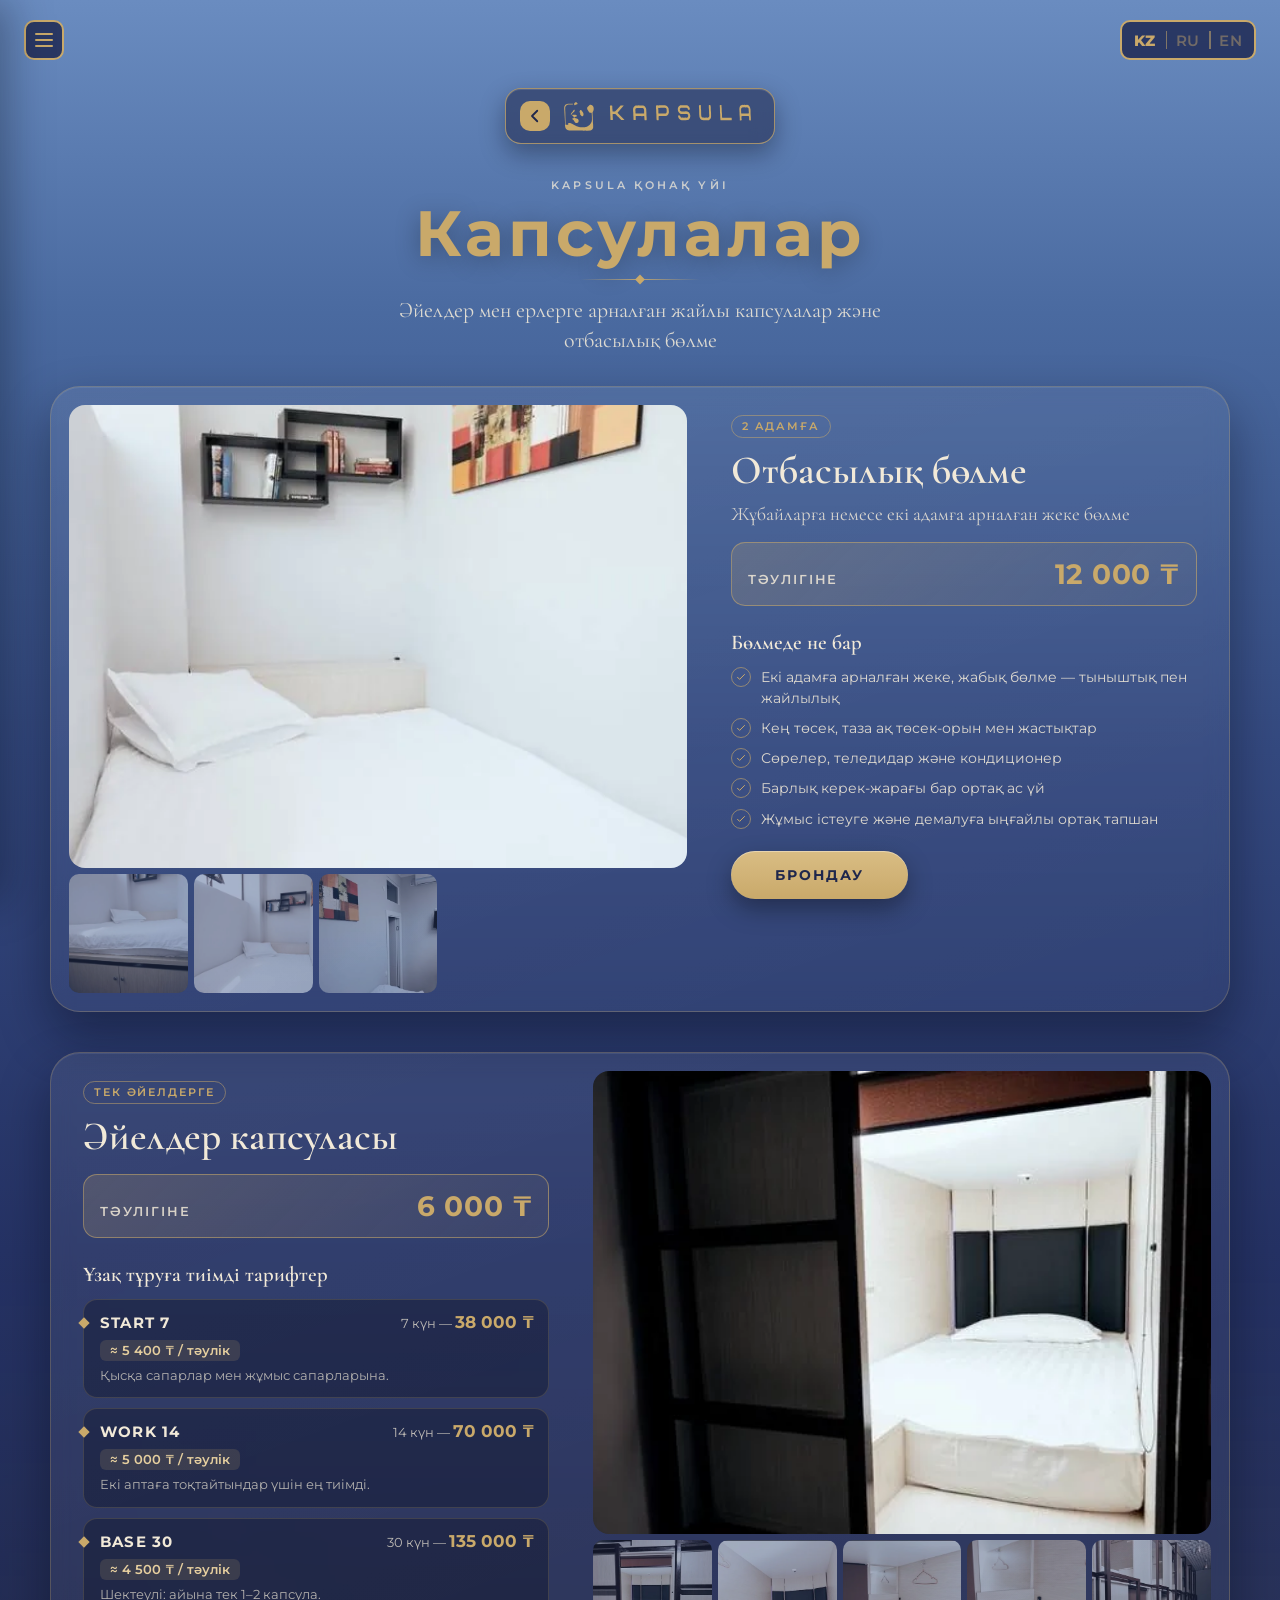
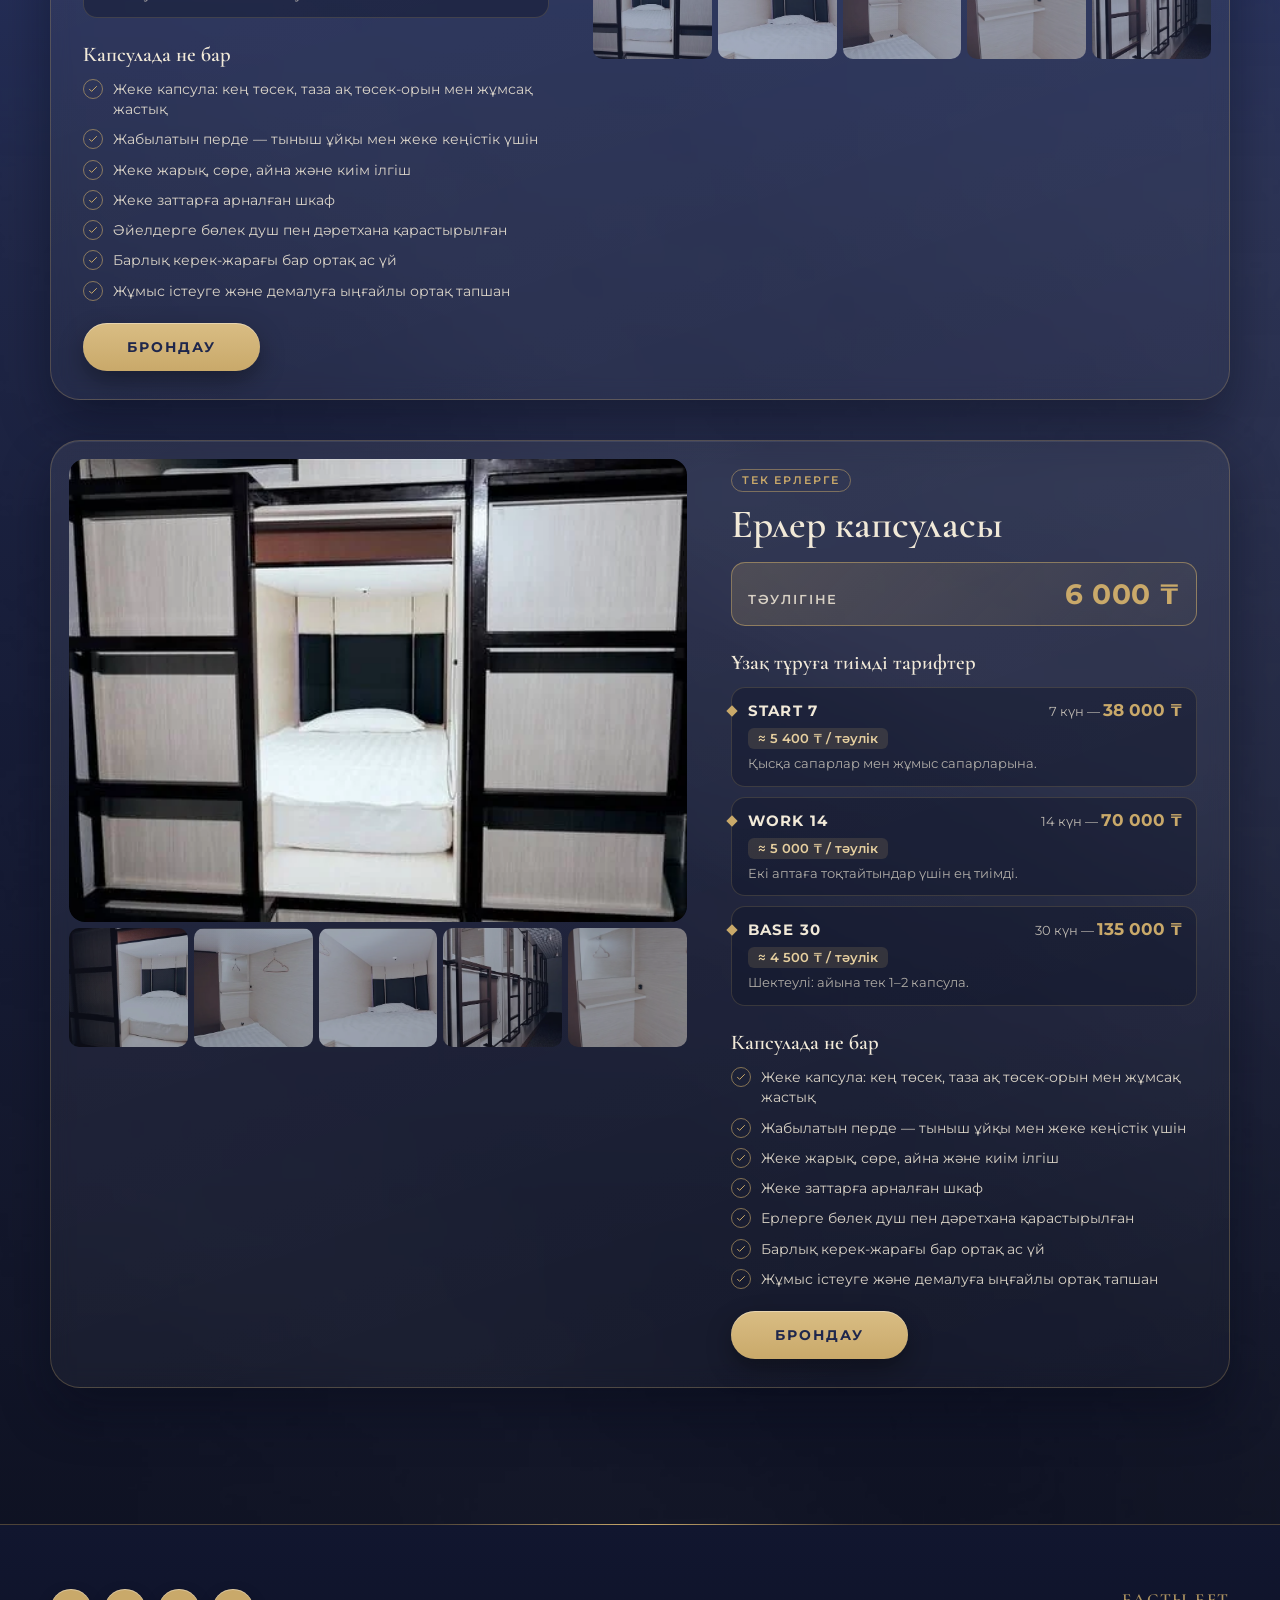
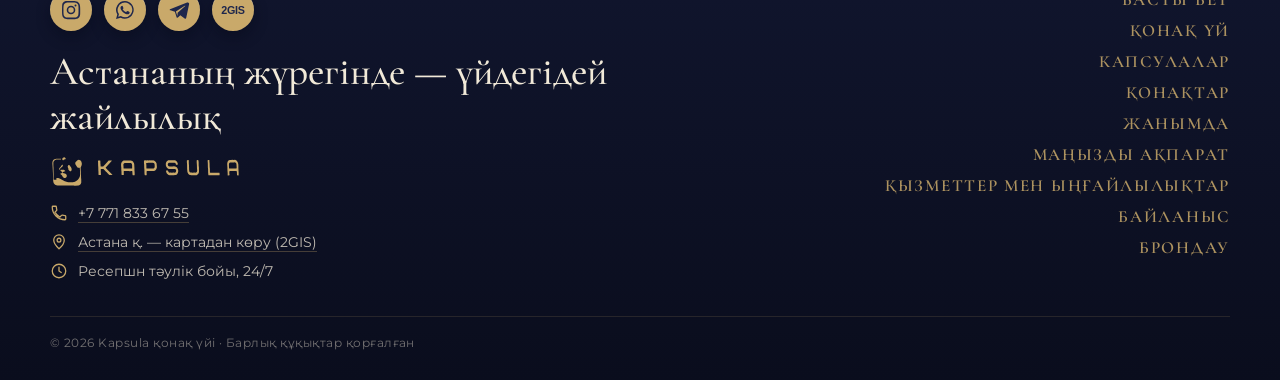
==== capsule.html @ 4b3bd504 "Kapsula қонақ үйі сайты — алғашқы жариялау 7 бет (басты бет, қонақ үй, капсулалар, қонақтар, жанымда" ====
<!DOCTYPE html>
<html lang="kk">
<head>
  <meta charset="UTF-8">
  <meta name="viewport" content="width=device-width, initial-scale=1, viewport-fit=cover">
  <meta name="theme-color" content="#4a6aa0">
  <title>Капсулалар — Kapsula қонақ үйі</title>
  <meta name="description" content="Астананың дәл ортасындағы жайлы капсулалық қонақ үй: әйелдер мен ерлер капсулалары, отбасылық бөлме, ортақ ас үй, тапшан. Тәулігіне 6 000 ₸-ден. Брондау — WhatsApp арқылы.">
  <!-- Сілтемені WhatsApp/Telegram-ға жібергенде көрінетін атау, сипаттама және сурет.
       сайт мекенжайы: https://023islammm-cmyk.github.io/kapsula-hotel/ -->
  <meta property="og:url" content="https://023islammm-cmyk.github.io/kapsula-hotel/capsule.html">
  <meta property="og:type" content="website">
  <meta property="og:site_name" content="Kapsula қонақ үйі">
  <meta property="og:locale" content="kk_KZ">
  <meta property="og:title" content="Капсулалар — Kapsula қонақ үйі">
  <meta property="og:description" content="Астананың дәл ортасындағы жайлы капсулалық қонақ үй: әйелдер мен ерлер капсулалары, отбасылық бөлме, ортақ ас үй, тапшан. Тәулігіне 6 000 ₸-ден. Брондау — WhatsApp арқылы.">
  <meta property="og:image" content="https://023islammm-cmyk.github.io/kapsula-hotel/images/og-cover.jpg">
  <meta property="og:image:width" content="1200">
  <meta property="og:image:height" content="630">
  <meta name="twitter:card" content="summary_large_image">
  <link rel="preconnect" href="https://fonts.googleapis.com">
  <link rel="preconnect" href="https://fonts.gstatic.com" crossorigin>
  <link rel="stylesheet" href="https://fonts.googleapis.com/css2?family=Cormorant+Garamond:wght@500;600&family=Montserrat:wght@500;600;700&display=swap">
  <link rel="stylesheet" href="css/style.css">
  <link rel="stylesheet" href="css/page.css">
  <link rel="stylesheet" href="css/capsule.css">
</head>
<body class="subpage page-capsule">

  <!-- Жоғарғы бекітілген батырмалар -->
  <header class="topbar">
    <button class="menu-btn glass" type="button" aria-label="Мәзір" data-i18n-aria="menu.open"
            aria-expanded="false" aria-controls="menu">
      <span></span><span></span><span></span>
    </button>

    <nav class="lang glass" aria-label="Тіл">
      <button type="button" data-lang="kk" aria-pressed="true">KZ</button>
      <button type="button" data-lang="ru" aria-pressed="false">RU</button>
      <button type="button" data-lang="en" aria-pressed="false">EN</button>
    </nav>
  </header>

  <!-- Мәзір: сол жақтан ортаға дейін шығады -->
  <div class="menu-overlay" data-menu-close></div>
  <aside class="menu" id="menu" aria-hidden="true" inert>
    <div class="menu__head">
      <!-- Kapsula логотипі — басылмайды -->
      <div class="menu__logo" role="img" aria-label="Kapsula"></div>
      <button class="menu__close" type="button" aria-label="Жабу" data-i18n-aria="menu.close" data-menu-close>
        <span></span><span></span>
      </button>
    </div>

    <nav class="menu__nav">
      <ul class="menu__list">
        <li><a href="capsule.html" data-i18n="menu.kapsula">Kapsula</a></li>
        <li><a href="info.html" data-i18n="menu.info">Маңызды ақпарат</a></li>
        <li><a href="services.html" data-i18n="menu.services">Қызметтер мен ыңғайлылықтар</a></li>
        <li><a href="#contact" data-contact data-i18n="menu.contact">Байланыс</a></li>
        <li><a href="info.html#airport" data-i18n="menu.airport">Әуежайға транспорт</a></li>
        <li><a href="#booking" data-booking data-i18n="menu.booking">Брондау</a></li>
      </ul>
    </nav>

    <!-- Сілтемелер кейін нақты нөмір/аккаунтпен ауыстырылады -->
    <div class="menu__social">
      <a class="soc" href="https://wa.me/77718336755" aria-label="WhatsApp" target="_blank" rel="noopener">
        <svg viewBox="0 0 24 24" aria-hidden="true"><path d="M12 2.2a9.7 9.7 0 0 0-8.4 14.6L2.2 21.8l5.1-1.3A9.7 9.7 0 1 0 12 2.2zm0 17.7c-1.5 0-2.9-.4-4.1-1.1l-.3-.2-3 .8.8-2.9-.2-.3A8 8 0 1 1 12 19.9zm4.4-6c-.2-.1-1.4-.7-1.7-.8-.2-.1-.4-.1-.5.1l-.8 1c-.1.2-.3.2-.5.1a6.6 6.6 0 0 1-3.3-2.9c-.2-.4.2-.4.7-1.3.1-.1 0-.3 0-.4l-.8-1.8c-.2-.5-.4-.4-.5-.4h-.5c-.2 0-.4.1-.6.3-.2.2-.8.8-.8 2s.9 2.3 1 2.5c.1.2 1.7 2.6 4.2 3.7 1.6.7 2.2.7 3 .6.5-.1 1.4-.6 1.6-1.1.2-.6.2-1 .1-1.1l-.6-.4z"/></svg>
      </a>
      <a class="soc" href="https://www.instagram.com/kapsula.hotel.astana/" aria-label="Instagram" target="_blank" rel="noopener">
        <svg viewBox="0 0 24 24" aria-hidden="true"><path d="M12 7.3a4.7 4.7 0 1 0 0 9.4 4.7 4.7 0 0 0 0-9.4zm0 7.7a3 3 0 1 1 0-6 3 3 0 0 1 0 6zm6-7.9a1.1 1.1 0 1 1-2.2 0 1.1 1.1 0 0 1 2.2 0zM21.9 8.2c-.1-1.6-.4-3-1.6-4.2S17.4 2.4 15.8 2.3c-1.6-.1-6.5-.1-8.1 0C6.1 2.4 4.7 2.7 3.5 3.9S2.4 6.6 2.3 8.2c-.1 1.6-.1 6.5 0 8.1.1 1.6.4 3 1.6 4.2s2.6 1.5 4.2 1.6c1.6.1 6.5.1 8.1 0 1.6-.1 3-.4 4.2-1.6s1.5-2.6 1.6-4.2c.1-1.6.1-6.5-.1-8.1zM19.8 18a3.3 3.3 0 0 1-1.9 1.9c-1.3.5-4.4.4-5.9.4s-4.6.1-5.9-.4A3.3 3.3 0 0 1 4.2 18c-.5-1.3-.4-4.4-.4-5.9s-.1-4.6.4-5.9A3.3 3.3 0 0 1 6.1 4.3c1.3-.5 4.4-.4 5.9-.4s4.6-.1 5.9.4a3.3 3.3 0 0 1 1.9 1.9c.5 1.3.4 4.4.4 5.9s.1 4.6-.4 5.9z"/></svg>
      </a>
      <a class="soc soc--2gis" href="https://2gis.kz/astana/geo/70000001028295261" aria-label="2GIS" target="_blank" rel="noopener">
        <svg viewBox="0 0 24 24" aria-hidden="true"><text x="12" y="15.2" text-anchor="middle" font-family="Arial, Helvetica, sans-serif" font-weight="700" font-size="8.6" letter-spacing="-.2">2GIS</text></svg>
      </a>
    </div>
  </aside>


  <!-- Капсулалар беті (1-нұсқа «Галерея» бекітілді): фоны басты беттегідей (көгілдірден қараға), қала фотосы жоқ -->
  <main class="cap">
    <header class="cap__head">
      <a class="back" href="index.html" aria-label="Басты бетке оралу" data-i18n-aria="back">
        <span class="back__arrow"><svg viewBox="0 0 24 24" aria-hidden="true"><path d="M15 5 8 12l7 7"/></svg></span>
        <span class="back__logo"></span>
      </a>
      <p class="cap__kicker" data-i18n="cap.kicker">Kapsula қонақ үйі</p>
      <h1 class="cap__title" data-i18n="cap.title">Капсулалар</h1>
      <span class="welcome__line" aria-hidden="true"></span>
      <p class="cap__lead" data-i18n="cap.lead">Әйелдер мен ерлерге арналған жайлы капсулалар және отбасылық бөлме</p>
    </header>

    <section class="room room--family reveal" id="family">
      <div class="gal" data-gal>
        <img src="images/family-2.webp" alt="Отбасылық бөлме — төсек" loading="lazy" decoding="async">
        <img src="images/family-1.webp" alt="Отбасылық бөлме" loading="lazy" decoding="async">
        <img src="images/family-3.webp" alt="Отбасылық бөлме — сөрелер" loading="lazy" decoding="async">
        <img src="images/family-4.webp" alt="Отбасылық бөлме — теледидар" loading="lazy" decoding="async">
      </div>
      <div class="room__info">
        <span class="room__tag" data-i18n="cap.family.tag">2 адамға</span>
        <h2 class="room__title" data-i18n="cap.family.title">Отбасылық бөлме</h2>
        <p class="room__lead" data-i18n="cap.family.lead">Жұбайларға немесе екі адамға арналған жеке бөлме</p>

        <div class="room__rate">
          <span data-i18n="cap.day">Тәулігіне</span>
          <b>12 000 ₸</b>
        </div>

        <h3 class="room__sub" data-i18n="cap.inside.room">Бөлмеде не бар</h3>
        <ul class="feats">
          <li><svg viewBox="0 0 24 24" aria-hidden="true"><path d="m5 12.5 4.2 4.2L19 7"/></svg><span data-i18n="cap.f.fam1">Екі адамға арналған жеке, жабық бөлме — тыныштық пен жайлылық</span></li>
          <li><svg viewBox="0 0 24 24" aria-hidden="true"><path d="m5 12.5 4.2 4.2L19 7"/></svg><span data-i18n="cap.f.fam2">Кең төсек, таза ақ төсек-орын мен жастықтар</span></li>
          <li><svg viewBox="0 0 24 24" aria-hidden="true"><path d="m5 12.5 4.2 4.2L19 7"/></svg><span data-i18n="cap.f.fam3">Сөрелер, теледидар және кондиционер</span></li>
          <li><svg viewBox="0 0 24 24" aria-hidden="true"><path d="m5 12.5 4.2 4.2L19 7"/></svg><span data-i18n="cap.f.kitchen">Барлық керек-жарағы бар ортақ ас үй</span></li>
          <li><svg viewBox="0 0 24 24" aria-hidden="true"><path d="m5 12.5 4.2 4.2L19 7"/></svg><span data-i18n="cap.f.tapchan">Жұмыс істеуге және демалуға ыңғайлы ортақ тапшан</span></li>
        </ul>

        <a class="room__btn" href="#booking" data-booking data-type="double" data-i18n="cap.book">Брондау</a>
      </div>
    </section>

    <section class="room room--alt reveal" id="female">
      <div class="gal" data-gal>
        <img src="images/capsule-2.webp" alt="Капсула — төсек" loading="lazy" decoding="async">
        <img src="images/capsule-3.webp" alt="Капсулалар қатары" loading="lazy" decoding="async">
        <img src="images/capsule-5.webp" alt="Капсула іші" loading="lazy" decoding="async">
        <img src="images/capsule-4.webp" alt="Капсула іші — ілгіш" loading="lazy" decoding="async">
        <img src="images/capsule-6.webp" alt="Капсула іші — сөре мен айна" loading="lazy" decoding="async">
        <img src="images/capsule-1.webp" alt="Капсулалар дәлізі" loading="lazy" decoding="async">
      </div>
      <div class="room__info">
        <span class="room__tag" data-i18n="cap.female.tag">Тек әйелдерге</span>
        <h2 class="room__title" data-i18n="cap.female.title">Әйелдер капсуласы</h2>

        <div class="room__rate">
          <span data-i18n="cap.day">Тәулігіне</span>
          <b>6 000 ₸</b>
        </div>

        <h3 class="room__sub" data-i18n="cap.plans">Ұзақ тұруға тиімді тарифтер</h3>
        <ul class="plans">
          <li class="plan">
            <div class="plan__top"><span class="plan__name">START 7</span><span class="plan__price"><span data-i18n="cap.days7">7 күн</span> — <b>38 000 ₸</b></span></div>
            <div class="plan__day">≈ 5 400 ₸ / <span data-i18n="cap.perday">тәулік</span></div>
            <p class="plan__note" data-i18n="cap.plan.start">Қысқа сапарлар мен жұмыс сапарларына.</p>
          </li>
          <li class="plan">
            <div class="plan__top"><span class="plan__name">WORK 14</span><span class="plan__price"><span data-i18n="cap.days14">14 күн</span> — <b>70 000 ₸</b></span></div>
            <div class="plan__day">≈ 5 000 ₸ / <span data-i18n="cap.perday">тәулік</span></div>
            <p class="plan__note" data-i18n="cap.plan.work">Екі аптаға тоқтайтындар үшін ең тиімді.</p>
          </li>
          <li class="plan">
            <div class="plan__top"><span class="plan__name">BASE 30</span><span class="plan__price"><span data-i18n="cap.days30">30 күн</span> — <b>135 000 ₸</b></span></div>
            <div class="plan__day">≈ 4 500 ₸ / <span data-i18n="cap.perday">тәулік</span></div>
            <p class="plan__note" data-i18n="cap.plan.base">Шектеулі: айына тек 1–2 капсула.</p>
          </li>
        </ul>

        <h3 class="room__sub" data-i18n="cap.inside">Капсулада не бар</h3>
        <ul class="feats">
          <li><svg viewBox="0 0 24 24" aria-hidden="true"><path d="m5 12.5 4.2 4.2L19 7"/></svg><span data-i18n="cap.f.bed">Жеке капсула: кең төсек, таза ақ төсек-орын мен жұмсақ жастық</span></li>
          <li><svg viewBox="0 0 24 24" aria-hidden="true"><path d="m5 12.5 4.2 4.2L19 7"/></svg><span data-i18n="cap.f.blind">Жабылатын перде — тыныш ұйқы мен жеке кеңістік үшін</span></li>
          <li><svg viewBox="0 0 24 24" aria-hidden="true"><path d="m5 12.5 4.2 4.2L19 7"/></svg><span data-i18n="cap.f.light">Жеке жарық, сөре, айна және киім ілгіш</span></li>
          <li><svg viewBox="0 0 24 24" aria-hidden="true"><path d="m5 12.5 4.2 4.2L19 7"/></svg><span data-i18n="cap.f.locker">Жеке заттарға арналған шкаф</span></li>
          <li><svg viewBox="0 0 24 24" aria-hidden="true"><path d="m5 12.5 4.2 4.2L19 7"/></svg><span data-i18n="cap.f.bath.female">Әйелдерге бөлек душ пен дәретхана қарастырылған</span></li>
          <li><svg viewBox="0 0 24 24" aria-hidden="true"><path d="m5 12.5 4.2 4.2L19 7"/></svg><span data-i18n="cap.f.kitchen">Барлық керек-жарағы бар ортақ ас үй</span></li>
          <li><svg viewBox="0 0 24 24" aria-hidden="true"><path d="m5 12.5 4.2 4.2L19 7"/></svg><span data-i18n="cap.f.tapchan">Жұмыс істеуге және демалуға ыңғайлы ортақ тапшан</span></li>
        </ul>

        <a class="room__btn" href="#booking" data-booking data-gender="female" data-i18n="cap.book">Брондау</a>
      </div>
    </section>

    <section class="room reveal" id="male">
      <div class="gal" data-gal>
        <img src="images/capsule-3.webp" alt="Капсулалар қатары" loading="lazy" decoding="async">
        <img src="images/capsule-2.webp" alt="Капсула — төсек" loading="lazy" decoding="async">
        <img src="images/capsule-4.webp" alt="Капсула іші — ілгіш" loading="lazy" decoding="async">
        <img src="images/capsule-5.webp" alt="Капсула іші" loading="lazy" decoding="async">
        <img src="images/capsule-1.webp" alt="Капсулалар дәлізі" loading="lazy" decoding="async">
        <img src="images/capsule-6.webp" alt="Капсула іші — сөре мен айна" loading="lazy" decoding="async">
      </div>
      <div class="room__info">
        <span class="room__tag" data-i18n="cap.male.tag">Тек ерлерге</span>
        <h2 class="room__title" data-i18n="cap.male.title">Ерлер капсуласы</h2>

        <div class="room__rate">
          <span data-i18n="cap.day">Тәулігіне</span>
          <b>6 000 ₸</b>
        </div>

        <h3 class="room__sub" data-i18n="cap.plans">Ұзақ тұруға тиімді тарифтер</h3>
        <ul class="plans">
          <li class="plan">
            <div class="plan__top"><span class="plan__name">START 7</span><span class="plan__price"><span data-i18n="cap.days7">7 күн</span> — <b>38 000 ₸</b></span></div>
            <div class="plan__day">≈ 5 400 ₸ / <span data-i18n="cap.perday">тәулік</span></div>
            <p class="plan__note" data-i18n="cap.plan.start">Қысқа сапарлар мен жұмыс сапарларына.</p>
          </li>
          <li class="plan">
            <div class="plan__top"><span class="plan__name">WORK 14</span><span class="plan__price"><span data-i18n="cap.days14">14 күн</span> — <b>70 000 ₸</b></span></div>
            <div class="plan__day">≈ 5 000 ₸ / <span data-i18n="cap.perday">тәулік</span></div>
            <p class="plan__note" data-i18n="cap.plan.work">Екі аптаға тоқтайтындар үшін ең тиімді.</p>
          </li>
          <li class="plan">
            <div class="plan__top"><span class="plan__name">BASE 30</span><span class="plan__price"><span data-i18n="cap.days30">30 күн</span> — <b>135 000 ₸</b></span></div>
            <div class="plan__day">≈ 4 500 ₸ / <span data-i18n="cap.perday">тәулік</span></div>
            <p class="plan__note" data-i18n="cap.plan.base">Шектеулі: айына тек 1–2 капсула.</p>
          </li>
        </ul>

        <h3 class="room__sub" data-i18n="cap.inside">Капсулада не бар</h3>
        <ul class="feats">
          <li><svg viewBox="0 0 24 24" aria-hidden="true"><path d="m5 12.5 4.2 4.2L19 7"/></svg><span data-i18n="cap.f.bed">Жеке капсула: кең төсек, таза ақ төсек-орын мен жұмсақ жастық</span></li>
          <li><svg viewBox="0 0 24 24" aria-hidden="true"><path d="m5 12.5 4.2 4.2L19 7"/></svg><span data-i18n="cap.f.blind">Жабылатын перде — тыныш ұйқы мен жеке кеңістік үшін</span></li>
          <li><svg viewBox="0 0 24 24" aria-hidden="true"><path d="m5 12.5 4.2 4.2L19 7"/></svg><span data-i18n="cap.f.light">Жеке жарық, сөре, айна және киім ілгіш</span></li>
          <li><svg viewBox="0 0 24 24" aria-hidden="true"><path d="m5 12.5 4.2 4.2L19 7"/></svg><span data-i18n="cap.f.locker">Жеке заттарға арналған шкаф</span></li>
          <li><svg viewBox="0 0 24 24" aria-hidden="true"><path d="m5 12.5 4.2 4.2L19 7"/></svg><span data-i18n="cap.f.bath.male">Ерлерге бөлек душ пен дәретхана қарастырылған</span></li>
          <li><svg viewBox="0 0 24 24" aria-hidden="true"><path d="m5 12.5 4.2 4.2L19 7"/></svg><span data-i18n="cap.f.kitchen">Барлық керек-жарағы бар ортақ ас үй</span></li>
          <li><svg viewBox="0 0 24 24" aria-hidden="true"><path d="m5 12.5 4.2 4.2L19 7"/></svg><span data-i18n="cap.f.tapchan">Жұмыс істеуге және демалуға ыңғайлы ортақ тапшан</span></li>
        </ul>

        <a class="room__btn" href="#booking" data-booking data-gender="male" data-i18n="cap.book">Брондау</a>
      </div>
    </section>
  </main>

  <!-- Сайттың төменгі бөлігі: әлеуметтік желілер, ұран, логотип, байланыс, бөлімдер -->
  <footer class="ft">
    <div class="ft__inner">
      <div class="ft__brand">
        <div class="ft__soc">
          <a class="soc" href="https://www.instagram.com/kapsula.hotel.astana/" aria-label="Instagram" target="_blank" rel="noopener"><svg viewBox="0 0 24 24" aria-hidden="true"><path d="M12 7.3a4.7 4.7 0 1 0 0 9.4 4.7 4.7 0 0 0 0-9.4zm0 7.7a3 3 0 1 1 0-6 3 3 0 0 1 0 6zm6-7.9a1.1 1.1 0 1 1-2.2 0 1.1 1.1 0 0 1 2.2 0zM21.9 8.2c-.1-1.6-.4-3-1.6-4.2S17.4 2.4 15.8 2.3c-1.6-.1-6.5-.1-8.1 0C6.1 2.4 4.7 2.7 3.5 3.9S2.4 6.6 2.3 8.2c-.1 1.6-.1 6.5 0 8.1.1 1.6.4 3 1.6 4.2s2.6 1.5 4.2 1.6c1.6.1 6.5.1 8.1 0 1.6-.1 3-.4 4.2-1.6s1.5-2.6 1.6-4.2c.1-1.6.1-6.5-.1-8.1zM19.8 18a3.3 3.3 0 0 1-1.9 1.9c-1.3.5-4.4.4-5.9.4s-4.6.1-5.9-.4A3.3 3.3 0 0 1 4.2 18c-.5-1.3-.4-4.4-.4-5.9s-.1-4.6.4-5.9A3.3 3.3 0 0 1 6.1 4.3c1.3-.5 4.4-.4 5.9-.4s4.6-.1 5.9.4a3.3 3.3 0 0 1 1.9 1.9c.5 1.3.4 4.4.4 5.9s.1 4.6-.4 5.9z"/></svg></a>
          <a class="soc" href="https://wa.me/77718336755" aria-label="WhatsApp" target="_blank" rel="noopener"><svg viewBox="0 0 24 24" aria-hidden="true"><path d="M12 2.2a9.7 9.7 0 0 0-8.4 14.6L2.2 21.8l5.1-1.3A9.7 9.7 0 1 0 12 2.2zm0 17.7c-1.5 0-2.9-.4-4.1-1.1l-.3-.2-3 .8.8-2.9-.2-.3A8 8 0 1 1 12 19.9zm4.4-6c-.2-.1-1.4-.7-1.7-.8-.2-.1-.4-.1-.5.1l-.8 1c-.1.2-.3.2-.5.1a6.6 6.6 0 0 1-3.3-2.9c-.2-.4.2-.4.7-1.3.1-.1 0-.3 0-.4l-.8-1.8c-.2-.5-.4-.4-.5-.4h-.5c-.2 0-.4.1-.6.3-.2.2-.8.8-.8 2s.9 2.3 1 2.5c.1.2 1.7 2.6 4.2 3.7 1.6.7 2.2.7 3 .6.5-.1 1.4-.6 1.6-1.1.2-.6.2-1 .1-1.1l-.6-.4z"/></svg></a>
          <a class="soc" href="https://t.me/+77718336755" aria-label="Telegram" target="_blank" rel="noopener"><svg viewBox="0 0 24 24" aria-hidden="true"><path d="M21.5 3.6 2.9 10.8c-1.3.5-1.3 1.2-.2 1.6l4.8 1.5 1.8 5.6c.2.6.1.9.8.9.5 0 .7-.2 1-.5l2.3-2.2 4.8 3.5c.9.5 1.5.2 1.7-.8l3.1-14.8c.3-1.3-.5-1.9-1.5-1.5zM8.6 13.5l9.7-6.1c.5-.3.9-.1.5.2l-8.3 7.5-.3 3.5z"/></svg></a>
          <a class="soc soc--2gis" href="https://2gis.kz/astana/geo/70000001028295261" aria-label="2GIS" target="_blank" rel="noopener"><svg viewBox="0 0 24 24" aria-hidden="true"><text x="12" y="15.2" text-anchor="middle" font-family="Arial, Helvetica, sans-serif" font-weight="700" font-size="8.6" letter-spacing="-.2">2GIS</text></svg></a>
        </div>
        <p class="ft__motto" data-i18n="ft.motto">Астананың жүрегінде — үйдегідей жайлылық</p>
        <a class="ft__logo" href="index.html" aria-label="Kapsula — басты бет" data-i18n-aria="back"></a>
        <ul class="ft__contacts">
          <li><svg viewBox="0 0 24 24" aria-hidden="true"><path d="M6.6 10.8a15.2 15.2 0 0 0 6.6 6.6l2.2-2.2a1 1 0 0 1 1-.25 11.4 11.4 0 0 0 3.6.57 1 1 0 0 1 1 1V20a1 1 0 0 1-1 1A17 17 0 0 1 3 4a1 1 0 0 1 1-1h3.5a1 1 0 0 1 1 1c0 1.25.2 2.45.57 3.57a1 1 0 0 1-.25 1z"/></svg><a href="tel:+77718336755">+7 771 833 67 55</a></li>
          <li><svg viewBox="0 0 24 24" aria-hidden="true"><path d="M12 21s-7-6.2-7-11.5a7 7 0 0 1 14 0C19 14.8 12 21 12 21z"/><circle cx="12" cy="9.5" r="2.5"/></svg><a href="https://2gis.kz/astana/geo/70000001028295261" target="_blank" rel="noopener" data-i18n="ft.map">Астана қ. — картадан көру (2GIS)</a></li>
          <li><svg viewBox="0 0 24 24" aria-hidden="true"><circle cx="12" cy="12" r="9"/><path d="M12 7v5l3 2"/></svg><span data-i18n="ft.hours">Ресепшн тәулік бойы, 24/7</span></li>
        </ul>
      </div>
      <nav class="ft__nav" aria-label="Бөлімдер" data-i18n-aria="ft.nav">
        <a href="index.html" data-i18n="ft.home">Басты бет</a>
        <a href="hotel.html" data-i18n="quick.hotel">Қонақ үй</a>
        <a href="capsule.html" data-i18n="cap.title">Капсулалар</a>
        <a href="guests.html" data-i18n="quick.guests">Қонақтар</a>
        <a href="nearby.html" data-i18n="quick.nearby">Жанымда</a>
        <a href="info.html" data-i18n="menu.info">Маңызды ақпарат</a>
        <a href="services.html" data-i18n="menu.services">Қызметтер мен ыңғайлылықтар</a>
        <a href="#contact" data-contact data-i18n="menu.contact">Байланыс</a>
        <a href="#booking" data-booking data-i18n="menu.booking">Брондау</a>
      </nav>
    </div>
    <p class="ft__copy">© 2026 <span data-i18n="ft.copy">Kapsula қонақ үйі · Барлық құқықтар қорғалған</span></p>
  </footer>

  <!-- Брондау терезесі: экран ортасында, арты мөлдір-күңгірт. Толтырылған мәлімет WhatsApp хабарламасына айналады (js/main.js) -->
  <div class="bk-overlay" data-bk-close hidden></div>
  <div class="bk" id="booking-modal" role="dialog" aria-modal="true" aria-labelledby="bk-title" hidden>
    <button class="bk__close" type="button" data-bk-close aria-label="Жабу" data-i18n-aria="menu.close"><span></span><span></span></button>
    <h2 class="bk__title" id="bk-title" data-i18n="bk.title">Брондау</h2>
    <p class="bk__sub" data-i18n="bk.sub">Үш жолды толтырыңыз — қалғанын WhatsApp-та нақтылаймыз</p>
    <form class="bk__form" novalidate>
      <label class="bk__field">
        <span class="bk__label" data-i18n="bk.name">Аты-жөні</span>
        <input class="bk__input" type="text" name="name" autocomplete="name" maxlength="60" placeholder="Мысалы: Айгерім Сейітова" data-i18n-ph="bk.name.ph">
      </label>
      <div class="bk__field">
        <span class="bk__label" id="bk-days-label" data-i18n="bk.days">Қанша күнге</span>
        <div class="bk__days">
          <button class="bk__step" type="button" data-step="-1" aria-label="−1">−</button>
          <output class="bk__daysval" aria-live="polite"><b>1</b> <span class="bk__unit">күн</span></output>
          <button class="bk__step" type="button" data-step="1" aria-label="+1">+</button>
        </div>
        <input class="bk__range" type="range" name="days" min="1" max="31" value="1" aria-labelledby="bk-days-label">
      </div>
      <fieldset class="bk__field bk__gender bk__type">
        <legend class="bk__label" data-i18n="bk.type">Орын түрі</legend>
        <label class="bk__check"><input type="radio" name="type" value="single" checked><span class="bk__box" aria-hidden="true"></span><span data-i18n="bk.single">Бір адамдық</span></label>
        <label class="bk__check"><input type="radio" name="type" value="double"><span class="bk__box" aria-hidden="true"></span><span data-i18n="bk.double">Екі адамдық</span></label>
      </fieldset>
      <fieldset class="bk__field bk__gender bk__sex">
        <legend class="bk__label" data-i18n="bk.gender">Жынысы</legend>
        <label class="bk__check"><input type="radio" name="gender" value="male"><span class="bk__box" aria-hidden="true"></span><span data-i18n="bk.male">Ер</span></label>
        <label class="bk__check"><input type="radio" name="gender" value="female"><span class="bk__box" aria-hidden="true"></span><span data-i18n="bk.female">Әйел</span></label>
      </fieldset>
      <div class="bk__price">
        <span class="bk__label" data-i18n="bk.price">Бағасы</span>
        <b class="bk__total">6 000 ₸</b>
        <small class="bk__per"></small>
      </div>
      <p class="bk__err" role="alert" hidden></p>
      <button class="bk__submit" type="submit"><svg viewBox="0 0 24 24" aria-hidden="true"><path d="M12 2.2a9.7 9.7 0 0 0-8.4 14.6L2.2 21.8l5.1-1.3A9.7 9.7 0 1 0 12 2.2zm0 17.7c-1.5 0-2.9-.4-4.1-1.1l-.3-.2-3 .8.8-2.9-.2-.3A8 8 0 1 1 12 19.9zm4.4-6c-.2-.1-1.4-.7-1.7-.8-.2-.1-.4-.1-.5.1l-.8 1c-.1.2-.3.2-.5.1a6.6 6.6 0 0 1-3.3-2.9c-.2-.4.2-.4.7-1.3.1-.1 0-.3 0-.4l-.8-1.8c-.2-.5-.4-.4-.5-.4h-.5c-.2 0-.4.1-.6.3-.2.2-.8.8-.8 2s.9 2.3 1 2.5c.1.2 1.7 2.6 4.2 3.7 1.6.7 2.2.7 3 .6.5-.1 1.4-.6 1.6-1.1.2-.6.2-1 .1-1.1l-.6-.4z"/></svg><span data-i18n="bk.submit">Брондау</span></button>
      <p class="bk__hint" data-i18n="bk.hint">Батырманы басқанда WhatsApp ашылады, хабарлама өзі жазылып тұрады</p>
    </form>
  </div>

  <!-- «Байланыс» терезесі: WhatsApp, Telegram, қоңырау -->
  <div class="bk-overlay ct-overlay" data-ct-close hidden></div>
  <div class="bk ct" id="contact-modal" role="dialog" aria-modal="true" aria-labelledby="ct-title" hidden>
    <button class="bk__close" type="button" data-ct-close aria-label="Жабу" data-i18n-aria="menu.close"><span></span><span></span></button>
    <h2 class="bk__title" id="ct-title" data-i18n="ct.title">Байланыс</h2>
    <p class="bk__sub" data-i18n="ct.sub">Сізге ыңғайлы тәсілді таңдаңыз — тез жауап береміз</p>
    <div class="ct__list">
      <a class="ct__btn ct__btn--wa" href="https://wa.me/77718336755" target="_blank" rel="noopener"><span class="ct__ico"><svg viewBox="0 0 24 24" aria-hidden="true"><path d="M12 2.2a9.7 9.7 0 0 0-8.4 14.6L2.2 21.8l5.1-1.3A9.7 9.7 0 1 0 12 2.2zm0 17.7c-1.5 0-2.9-.4-4.1-1.1l-.3-.2-3 .8.8-2.9-.2-.3A8 8 0 1 1 12 19.9zm4.4-6c-.2-.1-1.4-.7-1.7-.8-.2-.1-.4-.1-.5.1l-.8 1c-.1.2-.3.2-.5.1a6.6 6.6 0 0 1-3.3-2.9c-.2-.4.2-.4.7-1.3.1-.1 0-.3 0-.4l-.8-1.8c-.2-.5-.4-.4-.5-.4h-.5c-.2 0-.4.1-.6.3-.2.2-.8.8-.8 2s.9 2.3 1 2.5c.1.2 1.7 2.6 4.2 3.7 1.6.7 2.2.7 3 .6.5-.1 1.4-.6 1.6-1.1.2-.6.2-1 .1-1.1l-.6-.4z"/></svg></span><span><b data-i18n="ct.wa">WhatsApp-қа жазу</b><small>+7 771 833 67 55</small></span></a>
      <a class="ct__btn ct__btn--tg" href="https://t.me/+77718336755" target="_blank" rel="noopener"><span class="ct__ico"><svg viewBox="0 0 24 24" aria-hidden="true"><path d="M21.5 3.6 2.9 10.8c-1.3.5-1.3 1.2-.2 1.6l4.8 1.5 1.8 5.6c.2.6.1.9.8.9.5 0 .7-.2 1-.5l2.3-2.2 4.8 3.5c.9.5 1.5.2 1.7-.8l3.1-14.8c.3-1.3-.5-1.9-1.5-1.5zM8.6 13.5l9.7-6.1c.5-.3.9-.1.5.2l-8.3 7.5-.3 3.5z"/></svg></span><span><b data-i18n="ct.tg">Telegram-ға жазу</b><small>+7 771 833 67 55</small></span></a>
      <a class="ct__btn ct__btn--ph" href="tel:+77718336755"><span class="ct__ico"><svg viewBox="0 0 24 24" aria-hidden="true"><path d="M6.6 10.8a15.2 15.2 0 0 0 6.6 6.6l2.2-2.2a1 1 0 0 1 1-.25 11.4 11.4 0 0 0 3.6.57 1 1 0 0 1 1 1V20a1 1 0 0 1-1 1A17 17 0 0 1 3 4a1 1 0 0 1 1-1h3.5a1 1 0 0 1 1 1c0 1.25.2 2.45.57 3.57a1 1 0 0 1-.25 1z"/></svg></span><span><b data-i18n="ct.call">Қоңырау шалу</b><small>+7 771 833 67 55</small></span></a>
    </div>
  </div>

  <script src="js/main.js"></script>
  <script src="js/capsule.js"></script>
</body>
</html>
---- css/style.css ----
/* ===== Түстер мен өлшемдер ===== */
:root {
  --navy: #1f274c;          /* силуэт пен фонның қою көгі */
  --gold: #c9a96a;          /* шампань алтын (1-нұсқа «Тыныш люкс») */
  --ivory: #f1e9d8;         /* піл сүйегі түсті мәтін */
  --font-serif: "Cormorant Garamond", Georgia, "Times New Roman", serif;
  --font-sans: "Montserrat", system-ui, -apple-system, "Segoe UI", Arial, sans-serif;
  --sky-top: #c8d2dc;       /* аспанның ең жоғарғы түсі */
  --sky-bottom: #d9dde6;    /* силуэт басталатын жердегі аспан түсі */
  --glass: rgba(31, 39, 76, 0.82);   /* батырма іші — қою көк шыны */

  --pad-x: 14px;            /* батырмалардың экран шетінен қашықтығы */
  --pad-top: 14px;
  --btn-h: 36px;            /* екі батырманың биіктігі бірдей */
  --radius: 10px;

  --logo-w: min(62vw, 250px);
}

*, *::before, *::after { box-sizing: border-box; }

html, body { margin: 0; padding: 0; }

body {
  min-height: 100vh;
  background: var(--navy);
  font-family: var(--font-sans);
  color: var(--navy);
  -webkit-font-smoothing: antialiased;
}

/* ===== Жоғарғы батырмалар (бекітілген) ===== */
.topbar {
  position: fixed;
  top: 0; left: 0; right: 0;
  z-index: 100;
  display: flex;
  align-items: center;
  justify-content: space-between;
  padding: calc(var(--pad-top) + env(safe-area-inset-top)) calc(var(--pad-x) + env(safe-area-inset-right)) 0 calc(var(--pad-x) + env(safe-area-inset-left));
  pointer-events: none;
}
.topbar > * { pointer-events: auto; }

/* Күңгірт шыны фон — кез келген фонда батырмалар анық көрінеді */
.glass {
  background: var(--glass);
  -webkit-backdrop-filter: blur(10px) saturate(140%);
  backdrop-filter: blur(10px) saturate(140%);
  border: 2px solid var(--gold);
  border-radius: var(--radius);
  position: relative;
  overflow: hidden;
}

/* Жарқыл: батырма бетінен анда-санда жарық өтеді */
.glass::after {
  content: "";
  position: absolute;
  top: 0; bottom: 0;
  left: -60%;
  width: 40%;
  background: linear-gradient(100deg, transparent, rgba(255, 255, 255, 0.45), transparent);
  pointer-events: none;
  animation: shine 3.2s ease-in-out infinite;
}
@keyframes shine {
  0%, 55% { left: -60%; }
  100%    { left: 130%; }
}
@media (prefers-reduced-motion: reduce) {
  .glass::after { animation: none; display: none; }
}

/* ☰ мәзір батырмасы */
.menu-btn {
  width: var(--btn-h);
  height: var(--btn-h);
  padding: 0;
  display: flex;
  flex-direction: column;
  align-items: center;
  justify-content: center;
  gap: 4px;
  cursor: pointer;
}
.menu-btn span {
  display: block;
  width: 16px;
  height: 2px;
  border-radius: 2px;
  background: var(--gold);
}

/* KZ | RU | EN */
.lang {
  height: var(--btn-h);
  display: flex;
  align-items: center;
  padding: 0 2px;
}
.lang button {
  position: relative;
  height: 100%;
  padding: 0 9px;
  border: 0;
  background: none;
  font: inherit;
  font-size: 14px;
  font-weight: 600;
  letter-spacing: 0.02em;
  color: rgba(201, 169, 106, 0.45);   /* белсенді емес тіл — бозғылт алтын */
  cursor: pointer;
  transition: color .2s;
}
.lang button + button::before {   /* тік бөлгіш сызық */
  content: "";
  position: absolute;
  left: 0; top: 25%; bottom: 25%;
  width: 1.5px;
  background: rgba(201, 169, 106, 0.55);
}
.lang button[aria-pressed="true"] {
  color: var(--gold);
  font-weight: 800;
}

.menu-btn:focus-visible,
.lang button:focus-visible { outline: 2px solid var(--gold); outline-offset: 2px; }

/* ===== Басты экран фоны ===== */
.hero {
  position: relative;
  display: flex;
  flex-direction: column;
}
/* ===== Логотип ===== */
/* Пішіні — images/logo.svg (маска), түсі — қою көк, бетінен алтын жарқыл өтеді */
.logo {
  position: absolute;
  z-index: 2;
  left: 50%;
  transform: translateX(-50%);
  /* мобильді: батырмалардың астында, ортада */
  top: calc(env(safe-area-inset-top) + var(--pad-top) + var(--btn-h) + 14px);
  width: var(--logo-w);
  aspect-ratio: 1127 / 173.5;
  -webkit-mask: url("../images/logo.svg") center / contain no-repeat;
  mask: url("../images/logo.svg") center / contain no-repeat;
  background: linear-gradient(100deg,
    var(--navy) 0%, var(--navy) 38%,
    #a88a4f 43%, var(--gold) 46%, #f6ecd2 50%, var(--gold) 54%, #a88a4f 57%,
    var(--navy) 62%, var(--navy) 100%);
  background-size: 300% 100%;
  animation: logo-shine 4.5s ease-in-out infinite;
}
@keyframes logo-shine {
  0%, 45% { background-position: 100% 0; }
  100%    { background-position: 0% 0; }
}
@media (prefers-reduced-motion: reduce) {
  .logo { animation: none; background: var(--navy); }
}

/* Астананың шынайы фотосы (images/city.webp, 1584×484 — артық аспаны қиылған).
   Блоктың өзі — аспан көгінен ақшыл көкке градиент; фото ::before ішінде,
   шеттері мен төмені маска арқылы осы көкке біркелкі сіңеді.
   Мобильді: экранның 30%-ы, фото блок биіктігіне толық сыяды (ені экраннан кең — ортасы көрінеді),
   Бәйтеректің ұшы логотиптің астына кіреді. */
.hero__city {
  position: relative;
  flex: none;
  width: 100%;
  height: max(240px, calc(30svh + env(safe-area-inset-top)));
  background: linear-gradient(to bottom, #5f9bd3 0%, #7aa6d6 60%, #5f84bb 90%, #4a6aa0 100%);
}
.hero__city::before {
  content: "";
  position: absolute;
  inset: 0;
  background: url("../images/city.webp") center bottom / auto 100% no-repeat;
  -webkit-mask-image: linear-gradient(to bottom, #000 88%, transparent 100%);
  mask-image: linear-gradient(to bottom, #000 88%, transparent 100%);
}
/* Фото мен төменгі көктің жігі біркелкі болсын */
.hero__city::after {
  content: "";
  position: absolute;
  inset: auto 0 -2px 0;
  height: 8%;
  background: linear-gradient(to bottom, rgba(74, 106, 160, 0), #4a6aa0);
  pointer-events: none;
}
/* Ақшыл көктен батырмаларға қарай қанық көкке, одан әрі бұрынғы толқынды фон */
.hero__bottom {
  flex: 1;
  margin-top: -1px;      /* жіңішке саңылау болмасын */
  background: linear-gradient(to bottom, #4a6aa0 0%, #34497f 45%, #253264 80%, var(--navy) 100%);
}

/* ===== Қош келдіңіздер + домалақ батырмалар — 1-нұсқа «Тыныш люкс» ===== */
.welcome {
  min-height: 25svh;         /* қала фотосынан кейін экранның 25%-ы */
  display: flex;
  flex-direction: column;
  justify-content: center;
  padding: 10px 14px 14px;
  text-align: center;
}
/* Тақырып: «Kapsula — это...» ішіндегі Kapsula сөзімен бірдей — Montserrat 700, шампань алтын.
   «Kapsula» сөзінің орнында толық логотип (панда + KAPSULA) тұрады */
.welcome__title {
  margin: 0 auto;
  display: flex;
  flex-wrap: wrap;
  justify-content: center;
  align-items: center;
  gap: .18em .5em;
  font-family: var(--font-sans);
  font-weight: 700;
  font-size: clamp(17px, 5vw, 21px);     /* телефонда ықшам */
  line-height: 1.2;
  letter-spacing: .04em;
  color: var(--gold);
  text-shadow: 0 2px 12px rgba(0, 0, 0, .25);
}
.welcome__pre:empty, .welcome__post:empty { display: none; }
.welcome__logo {
  flex: none;
  height: 1.3em;
  aspect-ratio: 1127 / 173.5;
  -webkit-mask: url("../images/logo.svg") center / contain no-repeat;
  mask: url("../images/logo.svg") center / contain no-repeat;
  background: var(--gold);
}
/* Жіңішке шампань сызық, ортасында кішкентай ромбы */
.welcome__line {
  position: relative;
  display: block;
  width: 120px;
  height: 1px;
  margin: 10px auto 14px;
  background: linear-gradient(90deg, transparent, rgba(201, 169, 106, .9), transparent);
}
.welcome__line::after {
  content: "";
  position: absolute;
  left: 50%; top: -3px;
  width: 7px; height: 7px;
  background: var(--gold);
  transform: translateX(-50%) rotate(45deg);
}

/* 4 батырма — 3D карточкалар (қолданушы сызбасы бойынша): ортаға қарай бұрылған,
   сыртқы жиектері биік, ортаға қарай аласарады. Ішінде кейін фото болады,
   ортасында белгіше + жазу. Телефонда да, компьютерде де бір қатарда */
.quick {
  list-style: none;
  margin: 0 auto;
  padding: 0;
  width: 100%;
  max-width: 1120px;
  display: grid;
  grid-template-columns: repeat(4, 1fr);
  gap: 6px;
  align-items: center;
}
.quick li { --ry: 0deg; --s: 1; }
.quick li:nth-child(1) { --ry: 24deg;  --s: 1; }
.quick li:nth-child(2) { --ry: 34deg;  --s: .9; }
.quick li:nth-child(3) { --ry: -34deg; --s: .9; }
.quick li:nth-child(4) { --ry: -24deg; --s: 1; }
.quick__item {
  display: block;
  text-decoration: none;
  -webkit-tap-highlight-color: transparent;
}
.quick__card {
  position: relative;
  display: flex;
  flex-direction: column;
  align-items: center;
  justify-content: center;
  gap: 7px;
  aspect-ratio: 4 / 5;                 /* телефон: тік, экранға сыяды */
  overflow: hidden;
  border-radius: 12px;
  border: 1px solid rgba(201, 169, 106, .7);
  background: linear-gradient(160deg, #34497f 0%, #253264 55%, #1a2147 100%);
  box-shadow: 0 14px 28px rgba(5, 8, 22, .45), inset 0 1px 0 rgba(255, 255, 255, .12);
  transform: perspective(600px) rotateY(var(--ry)) scale(var(--s));
  transition: transform .5s cubic-bezier(.22, .8, .25, 1), border-color .3s, box-shadow .3s;
}
/* Фото орны: кейін background-image немесе <img> қойылады */
.quick__photo {
  position: absolute;
  inset: 0;
  background-position: center;
  background-size: cover;
}
.quick__photo img { width: 100%; height: 100%; object-fit: cover; display: block; }
/* Фото үстінен күңгірт қабат — белгіше мен жазу анық көрінсін */
.quick__card::after {
  content: "";
  position: absolute;
  inset: 0;
  background: linear-gradient(to bottom, rgba(14, 18, 38, .3), rgba(14, 18, 38, .62));
  pointer-events: none;
}
.quick__icon {
  position: relative;
  z-index: 1;
  width: clamp(30px, 9vw, 38px);
  aspect-ratio: 1;
  display: grid;
  place-items: center;
  border-radius: 50%;
  border: 1px solid rgba(201, 169, 106, .75);
  background: rgba(31, 39, 76, .55);
  -webkit-backdrop-filter: blur(6px);
  backdrop-filter: blur(6px);
}
.quick__icon svg {
  width: 55%;
  height: 55%;
  fill: none;
  stroke: var(--gold);
  stroke-width: 1.3;
  stroke-linecap: round;
  stroke-linejoin: round;
}
.quick__label {
  position: relative;
  z-index: 1;
  font-family: var(--font-sans);
  font-weight: 600;
  font-size: clamp(7.5px, 2.2vw, 9.5px);
  letter-spacing: .06em;
  text-transform: uppercase;
  white-space: nowrap;
  color: var(--ivory);
  text-shadow: 0 1px 6px rgba(0, 0, 0, .5);
}
/* Hover: карточка түзеліп, сәл көтеріледі */
.quick__item:hover .quick__card,
.quick__item:focus-visible .quick__card {
  transform: perspective(600px) rotateY(calc(var(--ry) * .35)) scale(var(--s)) translateY(-4px);
  border-color: var(--gold);
  box-shadow: 0 20px 36px rgba(5, 8, 22, .55), 0 0 0 1px rgba(201, 169, 106, .3), inset 0 1px 0 rgba(255, 255, 255, .16);
}
.quick__item:focus-visible { outline: none; }
.quick__item:focus-visible .quick__label { text-decoration: underline; }
.quick__item:active .quick__card { transform: perspective(600px) rotateY(calc(var(--ry) * .35)) scale(calc(var(--s) * .97)); }
@media (prefers-reduced-motion: reduce) { .quick__card { transition: none; } }

/* ===== Компьютер / планшет ===== */
@media (min-width: 768px) {
  :root {
    --pad-x: 24px;
    --pad-top: 20px;
    --btn-h: 40px;
    --logo-w: 240px;
  }
  /* Компьютер: екі батырманың дәл ортасында, бір сызықта */
  .logo {
    top: calc(var(--pad-top) + (var(--btn-h) - var(--logo-w) * 173.5 / 1127) / 2);
  }
  .lang button { font-size: 15px; padding: 0 10px; }
  .welcome { padding: 12px 24px 16px; }
  .welcome__title { font-size: clamp(24px, 2.4vw, 34px); flex-wrap: nowrap; white-space: nowrap; }   /* бір қатар */
  .welcome__line { margin: 12px auto 16px; }
  /* Компьютер: карточкалар үлкенірек әрі созыңқы (көлденең) */
  .quick { gap: 22px; }
  .quick__card { aspect-ratio: 16 / 10; border-radius: 18px; gap: 12px; transform: perspective(1100px) rotateY(var(--ry)) scale(var(--s)); }
  .quick__item:hover .quick__card,
  .quick__item:focus-visible .quick__card { transform: perspective(1100px) rotateY(calc(var(--ry) * .35)) scale(var(--s)) translateY(-6px); }
  .quick__item:active .quick__card { transform: perspective(1100px) rotateY(calc(var(--ry) * .35)) scale(calc(var(--s) * .97)); }
  .quick__icon { width: 54px; }
  .quick__label { font-size: 12.5px; letter-spacing: .16em; }
  .menu-btn span { width: 18px; }

  /* Компьютер: images/city-wide.webp (3028×484 — екі жағы бұлт пен ғимараттармен жалғастырылған),
     экранның бүкіл енін алады, ғимараттар толық көрінеді, тек төмені көкке сіңеді */
  .hero__city {
    height: max(250px, 30svh);
  }
  .hero__city::before {
    background: url("../images/city-wide.webp") center bottom / cover no-repeat;
  }

}

/* ===== Мәзір: қою көк мөлдір шыны (A нұсқасы) ===== */
.menu-overlay {
  position: fixed;
  inset: 0;
  z-index: 190;
  background: rgba(15, 20, 40, 0.18);   /* жеңіл күңгірттену — шыны артындағы фон көрінсін */
  opacity: 0;
  pointer-events: none;
  transition: opacity .45s ease;
}
.menu {
  position: fixed;
  top: 0; bottom: 0; left: 0;
  z-index: 200;
  width: 80vw;                       /* телефон: экранның ~80%-ы */
  display: flex;
  flex-direction: column;
  padding: calc(16px + env(safe-area-inset-top)) 20px calc(28px + env(safe-area-inset-bottom)) calc(20px + env(safe-area-inset-left));
  background: rgba(31, 39, 76, 0.52);
  -webkit-backdrop-filter: blur(22px) saturate(140%);
  backdrop-filter: blur(22px) saturate(140%);
  border-right: 1px solid rgba(201, 169, 106, 0.35);
  box-shadow: 8px 0 40px rgba(10, 14, 30, 0.35);
  overflow-y: auto;
  transform: translateX(-100%);
  transition: transform .55s cubic-bezier(.22, .8, .25, 1);
  font-family: var(--font-serif);
}
body.menu-open { overflow: hidden; }
body.menu-open .menu { transform: none; }
body.menu-open .menu-overlay { opacity: 1; pointer-events: auto; }

/* Жоғарғы жол: логотип (басылмайды) + ✕ */
.menu__head {
  display: flex;
  align-items: center;
  justify-content: space-between;
  gap: 16px;
  min-height: 40px;
  margin-bottom: 26px;
}
.menu__logo {
  width: min(52vw, 190px);
  aspect-ratio: 1127 / 173.5;
  -webkit-mask: url("../images/logo.svg") left center / contain no-repeat;
  mask: url("../images/logo.svg") left center / contain no-repeat;
  background: var(--gold);
  pointer-events: none;
}
.menu__close {
  position: relative;
  flex: none;
  width: 36px; height: 36px;
  padding: 0;
  border: 0;
  background: none;
  cursor: pointer;
}
.menu__close span {
  position: absolute;
  left: 7px; right: 7px; top: 50%;
  height: 2px;
  border-radius: 2px;
  background: var(--gold);
  transform: rotate(45deg);
}
.menu__close span + span { transform: rotate(-45deg); }
.menu__close:focus-visible { outline: 2px solid var(--gold); outline-offset: 2px; border-radius: 8px; }

/* Пункттер — мөлдір, бұрыштары дөңгеленген батырмалар */
.menu__list {
  list-style: none;
  margin: 0; padding: 0;
  display: grid;
  gap: 10px;
}
.menu__list a {
  position: relative;
  overflow: hidden;
  display: block;
  padding: 12px 16px;
  border: 1px solid rgba(201, 169, 106, 0.45);
  border-radius: 12px;
  background: rgba(255, 255, 255, 0.05);
  /* көлеңке + жоғарғы жиектегі жіңішке жарық — батырма көтеріліп тұрғандай */
  box-shadow:
    0 6px 16px rgba(5, 8, 22, 0.38),
    0 1px 3px rgba(5, 8, 22, 0.30),
    inset 0 1px 0 rgba(255, 255, 255, 0.10);
  font-size: 22px;
  font-weight: 500;
  line-height: 1.2;
  color: var(--ivory);
  text-decoration: none;
  transition: background .25s, border-color .25s, color .25s, transform .25s, box-shadow .25s;
}
.menu__list a:hover,
.menu__list a:focus-visible {
  background: rgba(201, 169, 106, 0.14);
  border-color: var(--gold);
  color: var(--gold);
  transform: translateY(-2px);
  box-shadow:
    0 12px 26px rgba(5, 8, 22, 0.45),
    0 2px 6px rgba(5, 8, 22, 0.30),
    0 0 0 1px rgba(201, 169, 106, 0.25),
    inset 0 1px 0 rgba(255, 255, 255, 0.14);
  outline: none;
}
.menu__list a:active { transform: translateY(0) scale(.985); }

/* Жарқыл толқыны: жарық сызығы батырмаларды жоғарыдан төмен кезекпен басып өтеді */
.menu__list a::after {
  content: "";
  position: absolute;
  top: 0; bottom: 0;
  left: -50%;
  width: 35%;
  background: linear-gradient(100deg, transparent, rgba(255, 236, 170, 0.22), transparent);
  pointer-events: none;
  animation: item-shine 6s ease-in-out infinite;
  animation-delay: calc(var(--i, 0) * 0.18s);
}
@keyframes item-shine {
  0%, 70% { left: -50%; }
  100%    { left: 130%; }
}

/* Мәзір ашылғанда пункттер кезекпен сол жақтан сырғып шығады */
.menu__list li,
.menu__social {
  opacity: 0;
  transform: translateX(-22px);
  transition: opacity .45s ease, transform .55s cubic-bezier(.22, .8, .25, 1);
}
body.menu-open .menu__list li,
body.menu-open .menu__social {
  opacity: 1;
  transform: none;
  transition-delay: calc(0.18s + var(--i, 0) * 0.06s);
}
.menu__list li:nth-child(1) { --i: 0; }
.menu__list li:nth-child(2) { --i: 1; }
.menu__list li:nth-child(3) { --i: 2; }
.menu__list li:nth-child(4) { --i: 3; }
.menu__list li:nth-child(5) { --i: 4; }
.menu__list li:nth-child(6) { --i: 5; }
.menu__social { --i: 6; }

/* WhatsApp, Instagram, 2GIS — домалақ белгішелер */
.menu__social { display: flex; gap: 12px; margin-top: 26px; }
.soc {
  width: 42px; height: 42px;
  box-shadow: 0 6px 14px rgba(5, 8, 22, 0.40), inset 0 1px 0 rgba(255, 255, 255, 0.35);
  display: flex; align-items: center; justify-content: center;
  border-radius: 50%;
  background: var(--gold);
  transition: background .2s, transform .2s;
}
.soc svg { width: 22px; height: 22px; fill: var(--navy); }
.soc--2gis svg { width: 30px; height: 30px; }
.soc:hover, .soc:focus-visible { background: #dcc08a; transform: translateY(-2px); outline: none; }

@media (min-width: 768px) {
  .menu {
    width: 50vw;                     /* компьютер: дәл ортасына дейін */
    padding: 24px 48px 40px 48px;
  }
  .menu__head { margin-bottom: 34px; }
  .menu__logo { width: 220px; }
  .menu__list { gap: 12px; }
  .menu__list a { font-size: 26px; padding: 13px 20px; }
}
@media (prefers-reduced-motion: reduce) {
  .menu, .menu-overlay, .menu__list li, .menu__social { transition: none; }
  .menu__list a::after { animation: none; display: none; }
}

/* ===== Бөлімдер (stil.mp4 үлгісі): мәтін + бір кіші, бір үлкен фото, кезектесіп ===== */
.stories {
  position: relative;
  overflow: hidden;
  background: var(--navy) url("../images/bg-bottom.webp") center top / cover no-repeat;
  padding: 24px 0 64px;
}
.stories::before {               /* толқынды фонды күңгірттеу — мәтін анық оқылсын */
  content: "";
  position: absolute;
  inset: 0;
  background: linear-gradient(to bottom, var(--navy) 0%, rgba(20, 26, 52, .82) 18%, rgba(14, 18, 38, .78) 100%);
}
.story {
  position: relative;
  max-width: 1440px;
  margin: 0 auto;
  padding: 36px 20px;
}
.story__text { position: relative; z-index: 1; max-width: 30em; }
.story__mark {                  /* кішкентай алтын панда белгісі */
  display: block;
  width: 38px; height: 38px;
  margin-bottom: 18px;
  -webkit-mask: url("../images/logo.svg") left center / auto 100% no-repeat;
  mask: url("../images/logo.svg") left center / auto 100% no-repeat;
  background: var(--gold);
}
.story__title {
  margin: 0 0 16px;
  font-family: var(--font-serif);
  font-weight: 500;
  font-size: clamp(28px, 7.4vw, 34px);
  line-height: 1.12;
  color: var(--ivory);
}
.story__title strong {
  font-family: var(--font-sans);
  font-weight: 700;
  letter-spacing: .04em;
  color: var(--gold);
}
/* 1-бөлімнің басты тақырыбы — үлкен, жоғарыда (қолданушы жасылмен белгілеген аймақ) */
.story--a .story__title {
  font-size: clamp(38px, 11vw, 48px);
  line-height: 1.05;
  margin-bottom: 20px;
}
.story--a .story__title br.br-desk { display: none; }
.story__text p {
  margin: 0 0 14px;
  font-size: 13px;
  line-height: 1.75;
  color: rgba(241, 233, 216, .78);
}
.story__btn {
  display: inline-block;
  margin-top: 8px;
  padding: 9px 20px;
  border-radius: 999px;
  background: var(--gold);
  color: var(--navy);
  font-size: 12px;
  font-weight: 600;
  letter-spacing: .02em;
  text-decoration: none;
  box-shadow: 0 8px 20px rgba(0, 0, 0, .3);
  transition: transform .25s, background .25s;
}
.story__btn:hover, .story__btn:focus-visible { background: #dcc08a; transform: translateY(-2px); outline: none; }

/* Фото рамкалары (фотолар кейін қойылады) */
.story__photos { position: relative; height: 78vw; margin-top: 28px; }
.ph {
  position: absolute;
  display: grid;
  place-items: center;
  overflow: hidden;
  border: 1px dashed rgba(201, 169, 106, .45);
  background: linear-gradient(135deg, rgba(255, 255, 255, .07), rgba(255, 255, 255, .02));
  box-shadow: 0 18px 40px rgba(0, 0, 0, .35);
  color: rgba(241, 233, 216, .45);
  font-size: 11px;
  letter-spacing: .14em;
  text-transform: uppercase;
}
.ph img { position: absolute; inset: 0; width: 100%; height: 100%; object-fit: cover; }
.ph:has(img) { border: 1px solid rgba(201, 169, 106, .3); }   /* фото қойылған рамка — үзік сызық емес, жіңішке алтын жиек */
.ph svg { width: 30px; height: 30px; fill: none; stroke: currentColor; stroke-width: 1.3; margin-bottom: 6px; }
.ph span { display: flex; flex-direction: column; align-items: center; }

/* 1-бөлім: мәтін сол жақта, фотолар оң жақта */
.story--a .ph--big   { right: -20px; top: 0; width: 62%; height: 100%; border-radius: 34px 0 0 34px; }
.story--a .ph--small { left: 0; bottom: 0; width: 40%; height: 52%; border-radius: 20px; }
/* 2-бөлім: үлкен фото сол жақта, мәтін мен кіші фото оң жақта */
.story--b { display: flex; flex-direction: column; }
.story--b .story__text { order: 1; }
.story--b .story__photos { order: 2; }
.story--b .ph--big   { left: -20px; top: 0; width: 62%; height: 100%; border-radius: 0 34px 34px 0; }
.story--b .ph--small { right: -20px; bottom: 0; width: 44%; height: 50%; border-radius: 20px 0 0 20px; }

/* Айналдырғанда ақырын пайда болу */
.reveal { opacity: 0; transform: translateY(28px); transition: opacity .9s ease, transform .9s cubic-bezier(.22, .8, .25, 1); }
.reveal.is-in { opacity: 1; transform: none; }
.reveal--d1 { transition-delay: .12s; }
.reveal--d2 { transition-delay: .24s; }
@media (prefers-reduced-motion: reduce) { .reveal { opacity: 1; transform: none; transition: none; } }

@media (min-width: 900px) {
  .stories { padding: 40px 0 90px; }
  .story { padding: 0; height: clamp(440px, 42vw, 620px); }
  .story__text { position: absolute; max-width: none; }
  .story__title { font-size: clamp(32px, 3vw, 44px); }
  .story__text p { font-size: 13.5px; }
  .story__photos { position: absolute; inset: 0; height: auto; margin: 0; }
  .ph svg { width: 36px; height: 36px; }

  .story--a .story__text { left: 4%; top: 8%; width: 25%; }
  /* Үлкен тақырып мәтін бағанынан кеңірек — кіші фотоның үстіндегі бос аймаққа дейін созылады */
  .story--a .story__title { width: 190%; font-size: clamp(46px, 5vw, 76px); margin-bottom: 24px; }
  .story--a .story__title br.br-desk { display: inline; }
  .story--a .ph--small { left: 38%; top: 57%; bottom: auto; width: 25%; height: 36%; border-radius: 22px; }
  .story--a .ph--big   { left: 66%; right: -6%; top: 10%; width: auto; height: 78%; border-radius: 40px 0 0 40px; }

  .story--b .story__text { left: 50%; top: 12%; width: 30%; }
  .story--b .ph--big   { left: -4%; top: 8%; width: 43%; height: 68%; border-radius: 0 44px 44px 0; }
  .story--b .ph--small { left: 64%; right: -6%; top: 58%; bottom: auto; width: auto; height: 34%; border-radius: 22px 0 0 22px; }
}

/* ===== Жоғарғы жолақ: оң жақта «Брондау» (алтын) + тіл ===== */
.topbar__right { display: flex; align-items: center; gap: 8px; pointer-events: auto; }
.bk-btn {
  position: relative; overflow: hidden;
  height: var(--btn-h);
  display: inline-flex; align-items: center;
  padding: 0 14px;
  border-radius: var(--radius);
  background: linear-gradient(180deg, #dcc08a, var(--gold));
  color: var(--navy);
  font-size: 13px; font-weight: 700; letter-spacing: .06em; text-transform: uppercase;
  text-decoration: none;
  box-shadow: 0 6px 16px rgba(5, 8, 22, .35), inset 0 1px 0 rgba(255, 255, 255, .4);
  transition: transform .2s;
}
.bk-btn::after {                       /* батырмадағыдай жарқыл */
  content: ""; position: absolute; top: 0; bottom: 0; left: -60%; width: 40%;
  background: linear-gradient(100deg, transparent, rgba(255, 255, 255, .55), transparent);
  animation: shine 3.2s ease-in-out infinite;
}
.bk-btn:hover, .bk-btn:focus-visible { transform: translateY(-1px); outline: none; }
@media (min-width: 768px) { .bk-btn { padding: 0 20px; font-size: 14px; } .topbar__right { gap: 10px; } }

/* ===== Брондау терезесі: экран ортасында, арты мөлдір-күңгірт (мәзір сияқты шыны) ===== */
body.bk-open { overflow: hidden; }
.bk-overlay {
  position: fixed; inset: 0; z-index: 300;
  background: rgba(15, 20, 40, .35);
  -webkit-backdrop-filter: blur(4px); backdrop-filter: blur(4px);
  opacity: 0; transition: opacity .3s ease;
}
.bk {
  position: fixed; z-index: 310;
  left: 50%; top: 50%;
  width: min(92vw, 420px);
  max-height: 92svh; overflow-y: auto;
  padding: 26px 22px 22px;
  border-radius: 22px;
  border: 1px solid rgba(201, 169, 106, .55);
  background: rgba(31, 39, 76, .72);
  -webkit-backdrop-filter: blur(22px) saturate(140%); backdrop-filter: blur(22px) saturate(140%);
  box-shadow: 0 30px 70px rgba(5, 8, 22, .55), inset 0 1px 0 rgba(255, 255, 255, .1);
  color: var(--ivory);
  transform: translate(-50%, -46%) scale(.96);
  opacity: 0;
  transition: opacity .3s ease, transform .35s cubic-bezier(.22, .8, .25, 1);
}
.bk-overlay.is-on { opacity: 1; }
.bk.is-on { opacity: 1; transform: translate(-50%, -50%); }
.bk[hidden], .bk-overlay[hidden] { display: none; }
.bk__close { position: absolute; top: 12px; right: 12px; width: 36px; height: 36px; padding: 0; border: 0; background: none; cursor: pointer; }
.bk__close span { position: absolute; left: 9px; right: 9px; top: 50%; height: 2px; border-radius: 2px; background: var(--gold); transform: rotate(45deg); }
.bk__close span + span { transform: rotate(-45deg); }
.bk__title { margin: 0 0 6px; font-family: var(--font-sans); font-weight: 700; font-size: 26px; letter-spacing: .06em; color: var(--gold); text-align: center; }
.bk__sub { margin: 0 0 20px; font-family: var(--font-serif); font-size: 17px; line-height: 1.3; text-align: center; color: rgba(241, 233, 216, .8); }
.bk__form { display: grid; gap: 16px; }
.bk__field { display: grid; gap: 8px; margin: 0; padding: 0; border: 0; min-width: 0; }
.bk__label { padding: 0; font-size: 11.5px; font-weight: 600; letter-spacing: .16em; text-transform: uppercase; color: rgba(241, 233, 216, .7); }
.bk__input {
  width: 100%; height: 48px; padding: 0 16px;
  border-radius: 14px;
  border: 1px solid rgba(201, 169, 106, .5);
  background: rgba(14, 18, 38, .45);
  color: var(--ivory); font: inherit; font-size: 16px;   /* 16px — iPhone өзі үлкейтпесін */
  transition: border-color .2s, box-shadow .2s;
}
.bk__input::placeholder { color: rgba(241, 233, 216, .35); }
.bk__input:focus { outline: none; border-color: var(--gold); box-shadow: 0 0 0 3px rgba(201, 169, 106, .2); }
/* Күн саны: − [N күн] + және жылжымалы сызғыш */
.bk__days { display: flex; align-items: center; justify-content: space-between; gap: 10px; }
.bk__step {
  width: 44px; height: 44px; flex: none;
  border-radius: 12px;
  border: 1px solid rgba(201, 169, 106, .55);
  background: rgba(14, 18, 38, .45);
  color: var(--gold); font-size: 24px; line-height: 1; cursor: pointer;
}
.bk__step:hover, .bk__step:focus-visible { background: rgba(201, 169, 106, .15); outline: none; }
.bk__daysval { font-size: 15px; color: rgba(241, 233, 216, .85); }
.bk__daysval b { font-family: var(--font-sans); font-size: 30px; color: var(--gold); margin-right: 4px; }
.bk__range {
  --fill: 0%;
  -webkit-appearance: none; appearance: none;
  width: 100%; height: 6px; margin: 6px 0 2px;
  border-radius: 999px;
  background: linear-gradient(90deg, var(--gold) var(--fill), rgba(241, 233, 216, .18) var(--fill));
  cursor: pointer;
}
.bk__range::-webkit-slider-thumb {
  -webkit-appearance: none; appearance: none;
  width: 24px; height: 24px; border-radius: 50%;
  background: var(--gold); border: 3px solid var(--navy);
  box-shadow: 0 0 0 1px var(--gold), 0 4px 10px rgba(0, 0, 0, .4);
}
.bk__range::-moz-range-thumb { width: 18px; height: 18px; border-radius: 50%; background: var(--gold); border: 3px solid var(--navy); box-shadow: 0 0 0 1px var(--gold); }
.bk__range:focus-visible { outline: 2px solid var(--gold); outline-offset: 4px; }
/* Жынысы: төртбұрышты белгі-қорап (біреуін ғана таңдауға болады) */
.bk__gender { grid-template-columns: 1fr 1fr; }
.bk__gender legend { grid-column: 1 / -1; margin-bottom: 8px; }
.bk__check {
  position: relative;
  display: flex; align-items: center; gap: 12px;
  height: 50px; padding: 0 16px;
  border-radius: 14px;
  border: 1px solid rgba(201, 169, 106, .45);
  background: rgba(14, 18, 38, .45);
  font-size: 16px; font-weight: 600; cursor: pointer;
  transition: border-color .2s, background .2s;
}
.bk__check input { position: absolute; opacity: 0; width: 1px; height: 1px; }
.bk__box {
  position: relative; flex: none;
  width: 22px; height: 22px;
  border-radius: 6px;
  border: 2px solid var(--gold);
  transition: background .2s;
}
.bk__box::after {                       /* құсбелгі ✓ */
  content: ""; position: absolute; left: 6px; top: 2px;
  width: 6px; height: 11px;
  border: solid var(--navy); border-width: 0 2.5px 2.5px 0;
  transform: rotate(45deg) scale(0);
  transition: transform .2s;
}
.bk__check input:checked + .bk__box { background: var(--gold); }
.bk__check input:checked + .bk__box::after { transform: rotate(45deg) scale(1); }
.bk__check:has(input:checked) { border-color: var(--gold); background: rgba(201, 169, 106, .14); }
.bk__check input:focus-visible + .bk__box { box-shadow: 0 0 0 3px rgba(201, 169, 106, .35); }
/* Баға */
.bk__price {
  display: grid; grid-template-columns: 1fr auto; align-items: baseline; gap: 2px 10px;
  padding: 14px 16px;
  border-radius: 14px;
  border: 1px solid rgba(201, 169, 106, .55);
  background: linear-gradient(135deg, rgba(201, 169, 106, .2), rgba(201, 169, 106, .06));
}
.bk__total { font-family: var(--font-sans); font-size: 26px; color: var(--gold); }
.bk__per { grid-column: 1 / -1; font-size: 12.5px; color: rgba(241, 233, 216, .7); }
.bk__err { margin: -4px 0 0; font-size: 13px; color: #ffb4a2; text-align: center; }
.bk__submit {
  display: flex; align-items: center; justify-content: center; gap: 10px;
  height: 52px;
  border: 0; border-radius: 999px;
  background: linear-gradient(180deg, #dcc08a, var(--gold));
  color: var(--navy);
  font: inherit; font-size: 15px; font-weight: 700; letter-spacing: .14em; text-transform: uppercase;
  box-shadow: 0 12px 26px rgba(0, 0, 0, .4), inset 0 1px 0 rgba(255, 255, 255, .4);
  cursor: pointer;
  transition: transform .2s;
}
.bk__submit svg { width: 22px; height: 22px; fill: var(--navy); }
.bk__submit:hover, .bk__submit:focus-visible { transform: translateY(-2px); outline: none; }
.bk__hint { margin: -6px 0 0; font-size: 12px; text-align: center; color: rgba(241, 233, 216, .55); }
@media (prefers-reduced-motion: reduce) { .bk, .bk-overlay { transition: none; } .bk-btn::after { animation: none; display: none; } }

/* ===== Ішкі беттер: төмен айналдырғанда сол жақ төменде «артқа» нұсқары (тек белгі, жылтырайды) ===== */
.back-float {
  position: fixed; z-index: 90;
  left: calc(16px + env(safe-area-inset-left));
  bottom: calc(18px + env(safe-area-inset-bottom));
  width: 50px; height: 50px;
  display: grid; place-items: center;
  overflow: hidden;
  border-radius: 16px;
  border: 1.5px solid var(--gold);
  background: rgba(31, 39, 76, .7);
  -webkit-backdrop-filter: blur(10px); backdrop-filter: blur(10px);
  box-shadow: 0 10px 26px rgba(5, 8, 22, .5);
  opacity: 0; transform: translateY(20px) scale(.9); pointer-events: none;
  transition: opacity .35s ease, transform .4s cubic-bezier(.22, .8, .25, 1);
  animation: back-glow 2.6s ease-in-out infinite;
}
.back-float.is-on { opacity: 1; transform: none; pointer-events: auto; }
.back-float svg { width: 22px; height: 22px; fill: none; stroke: var(--gold); stroke-width: 2.4; stroke-linecap: round; stroke-linejoin: round; }
.back-float::after {
  content: ""; position: absolute; top: 0; bottom: 0; left: -70%; width: 50%;
  background: linear-gradient(100deg, transparent, rgba(255, 236, 170, .45), transparent);
  animation: shine 3.2s ease-in-out infinite;
}
.back-float:hover, .back-float:focus-visible { background: rgba(31, 39, 76, .9); outline: none; }
@keyframes back-glow {
  0%, 100% { box-shadow: 0 10px 26px rgba(5, 8, 22, .5), 0 0 0 0 rgba(201, 169, 106, 0); }
  50%      { box-shadow: 0 10px 26px rgba(5, 8, 22, .5), 0 0 18px 2px rgba(201, 169, 106, .45); }
}
@media (prefers-reduced-motion: reduce) { .back-float, .back-float::after { animation: none; } }

/* Брондау: екі адамдық таңдалғанда «Жынысы» жасырылады */
.bk__field[hidden] { display: none; }
/* «Бір адамдық / Екі адамдық» телефонда бір қатарға сыюы үшін */
.bk__type .bk__check { font-size: 14px; padding: 0 12px; gap: 10px; white-space: nowrap; }
@media (max-width: 359px) { .bk__type .bk__check { font-size: 13px; padding: 0 10px; } }

/* ===== «Байланыс» терезесі: брондау терезесінің стилі (.bk) + үш үлкен батырма ===== */
.ct__list { display: grid; gap: 12px; }
.ct__btn {
  display: flex; align-items: center; gap: 14px;
  padding: 12px 16px;
  border-radius: 16px;
  border: 1px solid rgba(201, 169, 106, .5);
  background: rgba(14, 18, 38, .45);
  color: var(--ivory); text-decoration: none;
  transition: transform .2s, border-color .2s, background .2s;
}
.ct__btn:hover, .ct__btn:focus-visible { transform: translateY(-2px); border-color: var(--gold); background: rgba(201, 169, 106, .12); outline: none; }
.ct__ico { flex: none; width: 46px; height: 46px; display: grid; place-items: center; border-radius: 14px; }
.ct__ico svg { width: 26px; height: 26px; fill: #fff; }
.ct__btn--wa .ct__ico { background: #25d366; }
.ct__btn--tg .ct__ico { background: #229ed9; }
.ct__btn--ph .ct__ico { background: var(--gold); }
.ct__btn--ph .ct__ico svg { fill: var(--navy); }
.ct__btn b { display: block; font-size: 16px; font-weight: 700; }
.ct__btn small { display: block; margin-top: 2px; font-size: 13px; letter-spacing: .03em; color: rgba(241, 233, 216, .65); }

/* ===== Сайттың төменгі бөлігі (footer) — барлық бетте ===== */
.ft {
  position: relative;
  padding: 48px 22px calc(28px + env(safe-area-inset-bottom));
  background: linear-gradient(to bottom, #11162f, #0a0d1d);
  border-top: 1px solid rgba(201, 169, 106, .35);
  color: var(--ivory);
}
.ft::before {                         /* жоғарғы жиектегі алтын жарық сызық */
  content: ""; position: absolute; left: 50%; top: -1px; width: min(60%, 420px); height: 1px;
  transform: translateX(-50%);
  background: linear-gradient(90deg, transparent, var(--gold), transparent);
}
.ft__inner { max-width: 1180px; margin: 0 auto; display: grid; gap: 36px; }
.ft__brand { display: grid; justify-items: center; text-align: center; gap: 18px; }
.ft__soc { display: flex; gap: 12px; }
.ft__motto { margin: 0; max-width: 14em; font-family: var(--font-serif); font-weight: 500; font-size: 30px; line-height: 1.12; color: var(--ivory); }
.ft__logo {
  display: block; width: 190px; aspect-ratio: 1127 / 173.5;
  -webkit-mask: url("../images/logo.svg") center / contain no-repeat;
  mask: url("../images/logo.svg") center / contain no-repeat;
  background: var(--gold);
}
.ft__contacts { list-style: none; margin: 0; padding: 0; display: grid; gap: 10px; justify-items: center; }
.ft__contacts li { display: flex; align-items: center; gap: 10px; font-size: 14px; color: rgba(241, 233, 216, .78); }
.ft__contacts svg { flex: none; width: 18px; height: 18px; fill: none; stroke: var(--gold); stroke-width: 1.7; stroke-linecap: round; stroke-linejoin: round; }
.ft__contacts a { color: inherit; text-decoration: none; border-bottom: 1px solid rgba(201, 169, 106, .3); }
.ft__contacts a:hover, .ft__contacts a:focus-visible { color: var(--gold); outline: none; }
.ft__nav { display: grid; justify-items: center; gap: 12px; }
.ft__nav a {
  font-family: var(--font-serif); font-weight: 600; font-size: 17px;
  letter-spacing: .1em; text-transform: uppercase;
  color: rgba(201, 169, 106, .85); text-decoration: none;
  transition: color .2s, letter-spacing .25s;
}
.ft__nav a:hover, .ft__nav a:focus-visible { color: #f0d9a4; letter-spacing: .14em; outline: none; }
.ft__copy { max-width: 1180px; margin: 36px auto 0; padding-top: 18px; border-top: 1px solid rgba(201, 169, 106, .15); text-align: center; font-size: 12px; letter-spacing: .04em; color: rgba(241, 233, 216, .45); }
@media (min-width: 900px) {
  .ft { padding: 64px 48px 30px; }
  .ft__inner { grid-template-columns: 1fr auto; align-items: start; }
  .ft__brand { justify-items: start; text-align: left; }
  .ft__motto { font-size: 40px; }
  .ft__contacts { justify-items: start; }
  .ft__nav { justify-items: end; text-align: right; gap: 10px; }
  .ft__copy { text-align: left; }
}
/* «Артқа» белгісі төменгі бөлікті жаппасын — footer-де оның орны бар */
.subpage .ft { padding-bottom: calc(86px + env(safe-area-inset-bottom)); }
@media (min-width: 900px) { .subpage .ft { padding-bottom: 30px; } }
---- css/page.css ----
/* ===== Ішкі беттерге ортақ стиль: capsule.html, hotel.html, guests.html =====
   Фон — басты беттегідей: көгілдірден қою көкке, астында толқынды bg-bottom (күңгірттелген).
   Жоғарыда: «Артқа» батырмасы (← + Kapsula логотипі, бұрыштары дөңгеленген рамка) → index.html */

.subpage { background: #0e1226; }

.cap {
  position: relative;
  min-height: 100svh;
  padding: calc(env(safe-area-inset-top) + var(--pad-top) + var(--btn-h) + 22px) 16px 72px;
  background:
    linear-gradient(to bottom,
      #6a8cc0 0%, #4a6aa0 10%, #34497f 24%, #253264 40%,
      rgba(31, 39, 76, .9) 58%, rgba(14, 18, 38, .84) 100%),
    var(--navy) url("../images/bg-bottom.webp") center top / cover no-repeat;
  color: var(--ivory);
  overflow-x: clip;          /* фото шеттен шықса — көлденең айналдыру болмайды; sticky бұзылмайды */
}

/* --- «Артқа»: сол жаққа қараған нұсқар + логотип, дөңгеленген рамкада --- */
.back {
  display: inline-flex;
  align-items: center;
  gap: 12px;
  margin: 0 auto 26px;
  padding: 10px 18px 10px 12px;
  border-radius: 16px;
  border: 1.5px solid rgba(201, 169, 106, .75);
  background: rgba(31, 39, 76, .55);
  -webkit-backdrop-filter: blur(10px);
  backdrop-filter: blur(10px);
  box-shadow: 0 10px 24px rgba(5, 8, 22, .35), inset 0 1px 0 rgba(255, 255, 255, .12);
  text-decoration: none;
  transition: transform .25s, border-color .25s, background .25s;
}
.back__arrow {
  flex: none;
  width: 30px; height: 30px;
  display: grid; place-items: center;
  border-radius: 10px;
  background: var(--gold);
  transition: transform .25s;
}
.back__arrow svg { width: 18px; height: 18px; fill: none; stroke: var(--navy); stroke-width: 2.4; stroke-linecap: round; stroke-linejoin: round; }
.back__logo {
  width: min(40vw, 150px);
  aspect-ratio: 1127 / 173.5;
  -webkit-mask: url("../images/logo.svg") center / contain no-repeat;
  mask: url("../images/logo.svg") center / contain no-repeat;
  background: var(--gold);
}
.back:hover, .back:focus-visible { border-color: var(--gold); background: rgba(31, 39, 76, .75); outline: none; }
.back:hover .back__arrow, .back:focus-visible .back__arrow { transform: translateX(-3px); }

/* --- Бас бөлім: тақырып --- */
.cap__head { text-align: center; margin: 0 auto 30px; max-width: 760px; }
.cap__kicker {
  margin: 0 0 8px;
  font-size: 11px;
  font-weight: 600;
  letter-spacing: .28em;
  text-transform: uppercase;
  color: rgba(241, 233, 216, .75);
}
.cap__title {
  margin: 0;
  font-family: var(--font-sans);
  font-weight: 700;
  font-size: clamp(34px, 10vw, 44px);
  line-height: 1.05;
  letter-spacing: .06em;
  color: var(--gold);
  text-shadow: 0 4px 24px rgba(0, 0, 0, .3);
}
.cap__lead {
  margin: 0 auto;
  max-width: 26em;
  font-family: var(--font-serif);
  font-size: 19px;
  line-height: 1.35;
  color: rgba(241, 233, 216, .88);
}

/* --- Қонақ үй беті: басты беттегі бөлімдер стилі (.story) қайта қолданылады --- */
.cap .story { padding-left: 4px; padding-right: 4px; }
.cap .story + .story { margin-top: 8px; }

/* --- Қызметтер мен ыңғайлылықтар --- */
/* Ресепшн 24/7 — бет басындағы ерекше карточка */
.rec {
  max-width: 900px; margin: 0 auto 34px;
  display: flex; gap: 16px; align-items: flex-start;
  padding: 20px;
  border-radius: 22px;
  border: 1px solid rgba(201, 169, 106, .55);
  background: linear-gradient(135deg, rgba(201, 169, 106, .18), rgba(31, 39, 76, .45));
  -webkit-backdrop-filter: blur(10px); backdrop-filter: blur(10px);
  box-shadow: 0 20px 44px rgba(5, 8, 22, .4);
}
.rec__icon { flex: none; width: 54px; height: 54px; display: grid; place-items: center; border-radius: 16px; background: var(--gold); }
.rec__icon svg { width: 28px; height: 28px; fill: none; stroke: var(--navy); stroke-width: 1.8; stroke-linecap: round; stroke-linejoin: round; }
.rec__tag { font-size: 11px; font-weight: 600; letter-spacing: .2em; text-transform: uppercase; color: rgba(241, 233, 216, .7); }
.rec__title { margin: 4px 0 8px; font-family: var(--font-sans); font-weight: 700; font-size: 26px; letter-spacing: .04em; color: var(--gold); }
.rec p { margin: 0; font-size: 14px; line-height: 1.7; color: rgba(241, 233, 216, .88); }

/* Бөлімдер: мәтін + галерея (бір үлкен фото, астында бір қатарда кішілері) */
.svc { max-width: 1180px; margin: 0 auto 46px; display: grid; gap: 18px; }
.svc__title { margin: 0 0 12px; font-family: var(--font-serif); font-weight: 500; font-size: clamp(30px, 8.4vw, 38px); line-height: 1.08; color: var(--ivory); }
.svc__title strong { display: block; font-family: var(--font-sans); font-weight: 700; letter-spacing: .03em; color: var(--gold); }
.svc__text p { margin: 0; font-size: 14px; line-height: 1.75; color: rgba(241, 233, 216, .82); }
.svc__gal { display: grid; gap: 8px; grid-template-columns: repeat(var(--n, 3), 1fr); }
.svc__gal--1 { --n: 1; } .svc__gal--2 { --n: 2; } .svc__gal--3 { --n: 3; }
.svc__gal img { display: block; width: 100%; aspect-ratio: 1; object-fit: cover; border-radius: 14px; box-shadow: 0 12px 26px rgba(5, 8, 22, .4); }
.svc__gal .svc__big { grid-column: 1 / -1; aspect-ratio: 16 / 10; border-radius: 22px; }
.svc__gal--1 img:not(.svc__big) { aspect-ratio: 16 / 9; }
/* Фотосыз бөлім (үтіктеу) — алтын белгіше */
.svc__icon { display: grid; place-items: center; min-height: 160px; border-radius: 22px; border: 1px dashed rgba(201, 169, 106, .45); background: rgba(14, 18, 38, .3); }
.svc__icon svg { width: 76px; height: 76px; fill: none; stroke: var(--gold); stroke-width: 1.2; stroke-linecap: round; stroke-linejoin: round; }
@media (min-width: 900px) {
  .rec { padding: 26px 30px; gap: 22px; }
  .rec__title { font-size: 32px; }
  .svc { grid-template-columns: 1fr 1.35fr; gap: 44px; align-items: center; margin-bottom: 70px; }
  .svc--rev { grid-template-columns: 1.35fr 1fr; }
  .svc--rev .svc__text { order: 2; }
  .svc--plain { grid-template-columns: 1fr 1fr; }
  .svc__title { font-size: clamp(40px, 3.8vw, 56px); }
  .svc__text p { font-size: 15px; }
  .svc__gal { gap: 12px; }
  .svc__icon { min-height: 220px; }
}

/* Капсула: отбасылық бөлменің қысқа сипаты */
.room__lead { margin: -6px 0 16px; font-family: var(--font-serif); font-size: 19px; line-height: 1.3; color: rgba(241, 233, 216, .85); }

/* --- Жанымда беті: телефонда ұзын сөздер («алақаныңызда») экранға сыюы үшін тақырып кішірек --- */
.story--near.story--a .story__title { font-size: clamp(30px, 8.4vw, 40px); overflow-wrap: anywhere; }
/* қысқа фактілер «таблеткалар» түрінде */
.facts { list-style: none; margin: 4px 0 0; padding: 0; display: flex; flex-wrap: wrap; gap: 8px; }
.facts li {
  padding: 6px 12px;
  border-radius: 999px;
  border: 1px solid rgba(201, 169, 106, .45);
  background: rgba(201, 169, 106, .1);
  font-size: 12px; font-weight: 600; letter-spacing: .02em;
  color: #e6cf9f;
  white-space: nowrap;
}

/* --- Маңызды ақпарат беті: ашылмалы батырмалар (details/summary) --- */
.info { max-width: 900px; margin: 0 auto; }
.info__title {
  margin: 44px 0 18px;
  font-family: var(--font-sans);
  font-weight: 700;
  font-size: clamp(24px, 6.4vw, 30px);
  letter-spacing: .04em;
  color: var(--gold);
  text-align: center;
}
.accs { display: grid; gap: 12px; }
.acc {
  border-radius: 16px;
  border: 1px solid rgba(201, 169, 106, .45);
  background: rgba(255, 255, 255, .05);
  -webkit-backdrop-filter: blur(10px);
  backdrop-filter: blur(10px);
  box-shadow: 0 8px 20px rgba(5, 8, 22, .35), inset 0 1px 0 rgba(255, 255, 255, .08);
  transition: border-color .25s, background .25s, box-shadow .25s;
  scroll-margin-top: calc(var(--pad-top) + var(--btn-h) + 16px);
}
.acc[open] { border-color: var(--gold); background: rgba(31, 39, 76, .55); }
.acc summary {
  display: flex; align-items: center; gap: 14px;
  padding: 14px 16px;
  list-style: none;
  cursor: pointer;
  -webkit-tap-highlight-color: transparent;
}
.acc summary::-webkit-details-marker { display: none; }
.acc summary:focus-visible { outline: 2px solid var(--gold); outline-offset: 2px; border-radius: 16px; }
.acc:hover:not([open]) { background: rgba(201, 169, 106, .1); border-color: rgba(201, 169, 106, .7); }
.acc__icon {
  flex: none;
  width: 38px; height: 38px;
  display: grid; place-items: center;
  border-radius: 12px;
  border: 1px solid rgba(201, 169, 106, .55);
  background: rgba(14, 18, 38, .4);
}
.acc__icon svg, .acc__chips svg, .rules svg {
  fill: none; stroke: var(--gold); stroke-width: 1.5; stroke-linecap: round; stroke-linejoin: round;
}
.acc__icon svg { width: 20px; height: 20px; }
.acc__title {
  flex: 1;
  font-family: var(--font-serif);
  font-weight: 600;
  font-size: 20px;
  line-height: 1.2;
  color: var(--ivory);
}
/* «+» → ашылғанда «×» болып бұрылады */
.acc__plus {
  position: relative; flex: none;
  width: 30px; height: 30px;
  border-radius: 50%;
  background: var(--gold);
  transition: transform .35s cubic-bezier(.22, .8, .25, 1);
}
.acc__plus::before, .acc__plus::after {
  content: ""; position: absolute; left: 50%; top: 50%;
  width: 12px; height: 2px; margin: -1px 0 0 -6px;
  border-radius: 2px;
  background: var(--navy);
}
.acc__plus::after { transform: rotate(90deg); }
.acc[open] .acc__plus { transform: rotate(135deg); }
.acc__body {
  padding: 0 18px 18px;
  font-size: 14px; line-height: 1.7;
  color: rgba(241, 233, 216, .85);
  animation: acc-in .4s ease;
}
@keyframes acc-in { from { opacity: 0; transform: translateY(-6px); } to { opacity: 1; transform: none; } }
.acc__body p { margin: 0 0 12px; }
.acc__body > :last-child { margin-bottom: 0; }
.acc__chips { list-style: none; margin: 0 0 14px; padding: 0; display: flex; flex-wrap: wrap; gap: 8px; }
.acc__chips li {
  display: inline-flex; align-items: center; gap: 8px;
  padding: 8px 14px;
  border-radius: 12px;
  border: 1px solid rgba(201, 169, 106, .35);
  background: rgba(201, 169, 106, .1);
  font-size: 13px; font-weight: 600; color: #e6cf9f;
}
.acc__chips svg { width: 18px; height: 18px; }
.acc__note {
  display: flex; gap: 12px; align-items: flex-start;
  margin: 4px 0 12px;
  padding: 14px 16px;
  border-radius: 14px;
  border: 1px solid rgba(201, 169, 106, .35);
  background: rgba(14, 18, 38, .4);
}
.acc__note svg { flex: none; width: 22px; height: 22px; fill: none; stroke: var(--gold); stroke-width: 1.6; stroke-linecap: round; }
.acc__note p { margin: 0; }
.acc__btns { display: flex; flex-wrap: wrap; gap: 10px; margin-top: 4px; }
.acc__btn {
  display: inline-flex; align-items: center;
  padding: 10px 20px;
  border-radius: 999px;
  background: linear-gradient(180deg, #d9bd84, var(--gold));
  color: var(--navy);
  font-size: 12.5px; font-weight: 700; letter-spacing: .08em; text-transform: uppercase;
  text-decoration: none;
  box-shadow: 0 8px 18px rgba(0, 0, 0, .3), inset 0 1px 0 rgba(255, 255, 255, .35);
  transition: transform .25s;
}
.acc__btn:hover, .acc__btn:focus-visible { transform: translateY(-2px); outline: none; }
/* Wi-Fi: желі/құпиясөз карточкасы + QR */
.wifi { display: flex; flex-wrap: wrap; align-items: center; gap: 18px; }
.wifi__card {
  flex: 1 1 220px;
  margin: 0;
  padding: 16px 18px;
  border-radius: 14px;
  border: 1px solid rgba(201, 169, 106, .35);
  background: rgba(14, 18, 38, .4);
}
.wifi__card dt { font-size: 12px; letter-spacing: .14em; text-transform: uppercase; color: rgba(241, 233, 216, .6); }
.wifi__card dd { margin: 2px 0 12px; font-size: 19px; font-weight: 700; letter-spacing: .03em; color: var(--gold); user-select: all; }
.wifi__card dd:last-child { margin-bottom: 0; }
.wifi__qr { margin: 0; text-align: center; }
.wifi__qr img { display: block; width: 160px; height: 160px; margin: 0 auto 8px; padding: 8px; border-radius: 14px; background: #fff; }
.wifi__qr figcaption { max-width: 220px; font-size: 12px; line-height: 1.5; color: rgba(241, 233, 216, .65); }
/* Ережелер: белгішелі карточкалар */
.rules { list-style: none; margin: 0; padding: 0; display: grid; gap: 10px; }
.rules li {
  display: flex; gap: 12px; align-items: flex-start;
  padding: 14px 16px;
  border-radius: 14px;
  border: 1px solid rgba(201, 169, 106, .25);
  background: rgba(14, 18, 38, .35);
}
.rules svg { flex: none; width: 24px; height: 24px; margin-top: 1px; }
.rules p { margin: 0; font-size: 13.5px; line-height: 1.6; }
@media (min-width: 768px) {
  .acc summary { padding: 16px 20px; gap: 16px; }
  .acc__title { font-size: 23px; }
  .acc__body { padding: 0 24px 22px 78px; font-size: 14.5px; }
  .rules { grid-template-columns: repeat(2, 1fr); }
  .info__title { margin-top: 56px; }
}
@media (prefers-reduced-motion: reduce) { .acc__body { animation: none; } .acc__plus { transition: none; } }

/* --- Қонақтар беті --- */
.guests {
  list-style: none;
  margin: 0 auto;
  padding: 0;
  max-width: 1180px;
  display: grid;
  grid-template-columns: 1fr;
  gap: 18px;
}
.guest {
  display: flex;
  flex-direction: column;
  overflow: hidden;
  border-radius: 22px;
  border: 1px solid rgba(201, 169, 106, .28);
  background: linear-gradient(160deg, rgba(255, 255, 255, .07), rgba(255, 255, 255, .02));
  box-shadow: 0 20px 44px rgba(5, 8, 22, .4);
}
.guest__photo { position: relative; aspect-ratio: 4 / 5; overflow: hidden; }
.guest__photo img { width: 100%; height: 100%; object-fit: cover; object-position: center 25%; display: block; }
.guest__photo::after {                      /* төменгі жігі карточкаға біркелкі сіңеді */
  content: ""; position: absolute; inset: auto 0 0 0; height: 30%;
  background: linear-gradient(to bottom, transparent, rgba(20, 26, 52, .85));
}
.guest__country {
  position: absolute; left: 14px; bottom: 12px; z-index: 1;
  padding: 5px 12px;
  border-radius: 999px;
  background: rgba(201, 169, 106, .92);
  color: var(--navy);
  font-size: 11px; font-weight: 700; letter-spacing: .12em; text-transform: uppercase;
}
.guest__body { display: flex; flex-direction: column; flex: 1; padding: 16px 18px 18px; }
.guest__title {
  margin: 0 0 8px;
  font-family: var(--font-serif);
  font-weight: 600;
  font-size: 23px;
  line-height: 1.15;
  color: var(--ivory);
}
.guest__text { margin: 0 0 16px; flex: 1; font-size: 13.5px; line-height: 1.65; color: rgba(241, 233, 216, .8); }
.ig-btn {
  display: inline-flex; align-items: center; justify-content: center; gap: 10px;
  align-self: stretch;
  padding: 12px 20px;
  border-radius: 999px;
  background: linear-gradient(180deg, #d9bd84, var(--gold));
  color: var(--navy);
  font-size: 12.5px; font-weight: 700; letter-spacing: .12em; text-transform: uppercase;
  text-decoration: none;
  box-shadow: 0 10px 22px rgba(0, 0, 0, .3), inset 0 1px 0 rgba(255, 255, 255, .35);
  transition: transform .25s, box-shadow .25s;
}
.ig-btn svg { width: 18px; height: 18px; fill: var(--navy); }
.ig-btn:hover, .ig-btn:focus-visible { transform: translateY(-2px); box-shadow: 0 14px 28px rgba(0, 0, 0, .4); outline: none; }

@media (min-width: 600px) {
  .guests { grid-template-columns: repeat(2, 1fr); }
}
@media (min-width: 768px) {
  .cap { padding: calc(var(--pad-top) + var(--btn-h) + 28px) 32px 96px; }
  .back { margin-bottom: 34px; padding: 12px 22px 12px 14px; }
  .back__logo { width: 190px; }
  .cap__title { font-size: clamp(48px, 5vw, 72px); }
  .cap__lead { font-size: 22px; }
}
@media (min-width: 1024px) {
  .guests { grid-template-columns: repeat(3, 1fr); gap: 24px; }
}
@media (min-width: 900px) {
  .cap .story { padding: 0; }
  /* Жанымда: мәтін мен фактілер бөлімнің ішіне сыюы үшін тақырып сәл кішірек, мәтін бағаны кеңірек */
  .story--near.story--a .story__text { width: 28%; }
  .story--near.story--a .story__title { width: 170%; font-size: clamp(38px, 3.8vw, 56px); }
}
---- css/capsule.css ----
/* ===== Капсулалар беті (capsule.html) — 1-нұсқа «Галерея» бекітілді =====
   Фон — басты беттегідей: көгілдірден қою көкке, астында толқынды bg-bottom (күңгірттелген). */

/* Ортақ фон, бас бөлім, «Артқа» батырмасы — css/page.css */

/* --- Капсула карточкасы --- */
.room {
  position: relative;
  max-width: 1180px;
  margin: 0 auto 28px;
  padding: 14px;
  border-radius: 24px;
  border: 1px solid rgba(201, 169, 106, .28);
  background: linear-gradient(160deg, rgba(255, 255, 255, .07), rgba(255, 255, 255, .02));
  -webkit-backdrop-filter: blur(10px);
  backdrop-filter: blur(10px);
  box-shadow: 0 24px 50px rgba(5, 8, 22, .4), inset 0 1px 0 rgba(255, 255, 255, .08);
}
.room__info { padding: 18px 6px 6px; }
.room__tag {
  display: inline-block;
  margin-bottom: 10px;
  padding: 4px 10px;
  border-radius: 999px;
  border: 1px solid rgba(201, 169, 106, .5);
  font-size: 10.5px; font-weight: 600; letter-spacing: .18em; text-transform: uppercase;
  color: var(--gold);
}
.room__title {
  margin: 0 0 16px;
  font-family: var(--font-serif);
  font-weight: 600;
  font-size: 30px;
  line-height: 1.1;
  color: var(--ivory);
}
/* Негізгі баға: тәулігіне */
.room__rate {
  display: flex; align-items: baseline; justify-content: space-between; gap: 12px;
  padding: 14px 16px;
  border-radius: 14px;
  background: linear-gradient(135deg, rgba(201, 169, 106, .2), rgba(201, 169, 106, .06));
  border: 1px solid rgba(201, 169, 106, .55);
  font-size: 13px; font-weight: 600; letter-spacing: .14em; text-transform: uppercase;
  color: rgba(241, 233, 216, .85);
}
.room__rate b { font-size: 28px; letter-spacing: .02em; color: var(--gold); }
.room__sub {
  margin: 24px 0 12px;
  font-family: var(--font-serif);
  font-weight: 600;
  font-size: 21px;
  color: var(--ivory);
}

/* Тарифтер: START 7 / WORK 14 / BASE 30 */
.plans { list-style: none; margin: 0; padding: 0; display: grid; gap: 10px; }
.plan {
  position: relative;
  padding: 12px 14px 12px 16px;
  border-radius: 14px;
  background: rgba(14, 18, 38, .4);
  border: 1px solid rgba(201, 169, 106, .2);
}
.plan::before {                 /* сол жақтағы алтын ромбы */
  content: "";
  position: absolute; left: -4px; top: 19px;
  width: 8px; height: 8px;
  background: var(--gold);
  transform: rotate(45deg);
}
.plan__top { display: flex; flex-wrap: wrap; align-items: baseline; justify-content: space-between; gap: 2px 10px; }
.plan__name { font-weight: 700; font-size: 15px; letter-spacing: .08em; color: var(--ivory); }
.plan__price { font-size: 13px; color: rgba(241, 233, 216, .75); }
.plan__price b { font-size: 17px; color: var(--gold); }
.plan__day {
  display: inline-block;
  margin: 8px 0 6px;
  padding: 3px 10px;
  border-radius: 6px;
  background: rgba(201, 169, 106, .16);
  font-size: 12.5px; font-weight: 600;
  color: #e6cf9f;
}
.plan__note { margin: 0; font-size: 12.5px; line-height: 1.5; color: rgba(241, 233, 216, .7); }

/* Капсулада не бар — белгілі тізім */
.feats { list-style: none; margin: 0 0 22px; padding: 0; display: grid; gap: 10px; }
.feats li { display: flex; align-items: flex-start; gap: 10px; font-size: 13.5px; line-height: 1.5; color: rgba(241, 233, 216, .88); }
.feats svg {
  flex: none;
  width: 20px; height: 20px;
  padding: 3px;
  border-radius: 50%;
  border: 1px solid rgba(201, 169, 106, .6);
  fill: none; stroke: var(--gold); stroke-width: 2; stroke-linecap: round; stroke-linejoin: round;
}

.room__btn {
  display: flex; align-items: center; justify-content: center;
  width: 100%;
  padding: 14px 24px;
  border-radius: 999px;
  background: linear-gradient(180deg, #d9bd84, var(--gold));
  color: var(--navy);
  font-size: 14px; font-weight: 700; letter-spacing: .14em; text-transform: uppercase;
  text-decoration: none;
  box-shadow: 0 10px 24px rgba(0, 0, 0, .35), inset 0 1px 0 rgba(255, 255, 255, .35);
  transition: transform .25s, box-shadow .25s;
}
.room__btn:hover, .room__btn:focus-visible { transform: translateY(-2px); box-shadow: 0 14px 30px rgba(0, 0, 0, .45); outline: none; }

/* Галерея: үлкен фото + астында кішкентай фотолар (басқанда үлкенге шығады) */
.gal { display: grid; grid-template-columns: repeat(5, 1fr); gap: 6px; align-self: start; }
.gal img {
  display: block; width: 100%; height: 100%; object-fit: cover;
  aspect-ratio: 1; border-radius: 10px; cursor: pointer;
  opacity: .6; transition: opacity .25s;
}
.gal img:hover { opacity: 1; }
.gal img:first-child { grid-column: 1 / -1; aspect-ratio: 4 / 3; border-radius: 16px; opacity: 1; cursor: default; }

/* ===== Компьютер / ноутбук ===== */
@media (min-width: 768px) {
  .room { padding: 18px; border-radius: 30px; margin-bottom: 40px; }
  .room__info { padding: 10px 14px; }
  .room__title { font-size: 40px; }
  .room__btn { width: auto; display: inline-flex; padding: 15px 44px; }
}
/* Фото сол, мәтін оң; екінші карточкада керісінше. Мәтін ұзын — фото айналдырғанда тұрып қалады */
@media (min-width: 900px) {
  .room { display: grid; grid-template-columns: 1.25fr 1fr; gap: 30px; align-items: start; }
  .room--alt { grid-template-columns: 1fr 1.25fr; }
  .room--alt .gal { order: 2; }
  .gal { position: sticky; top: calc(var(--pad-top) + var(--btn-h) + 16px); }
}
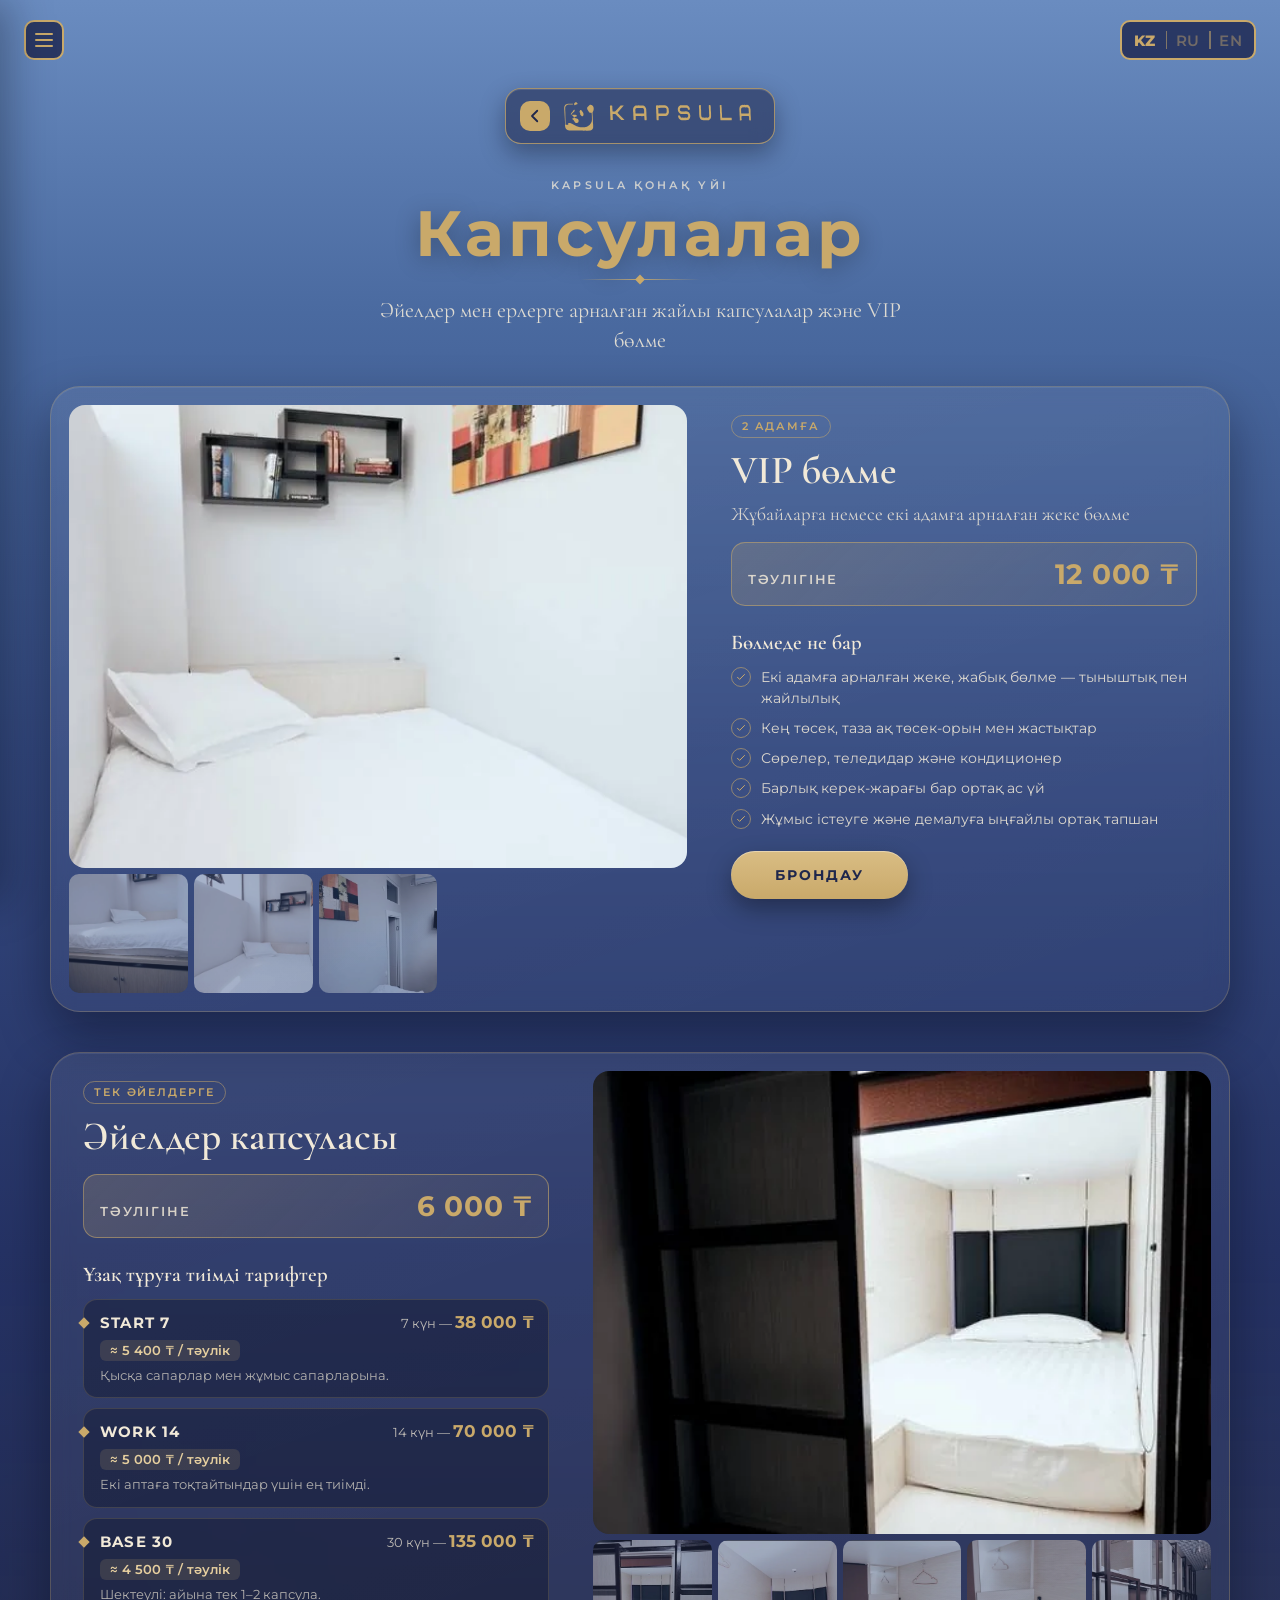
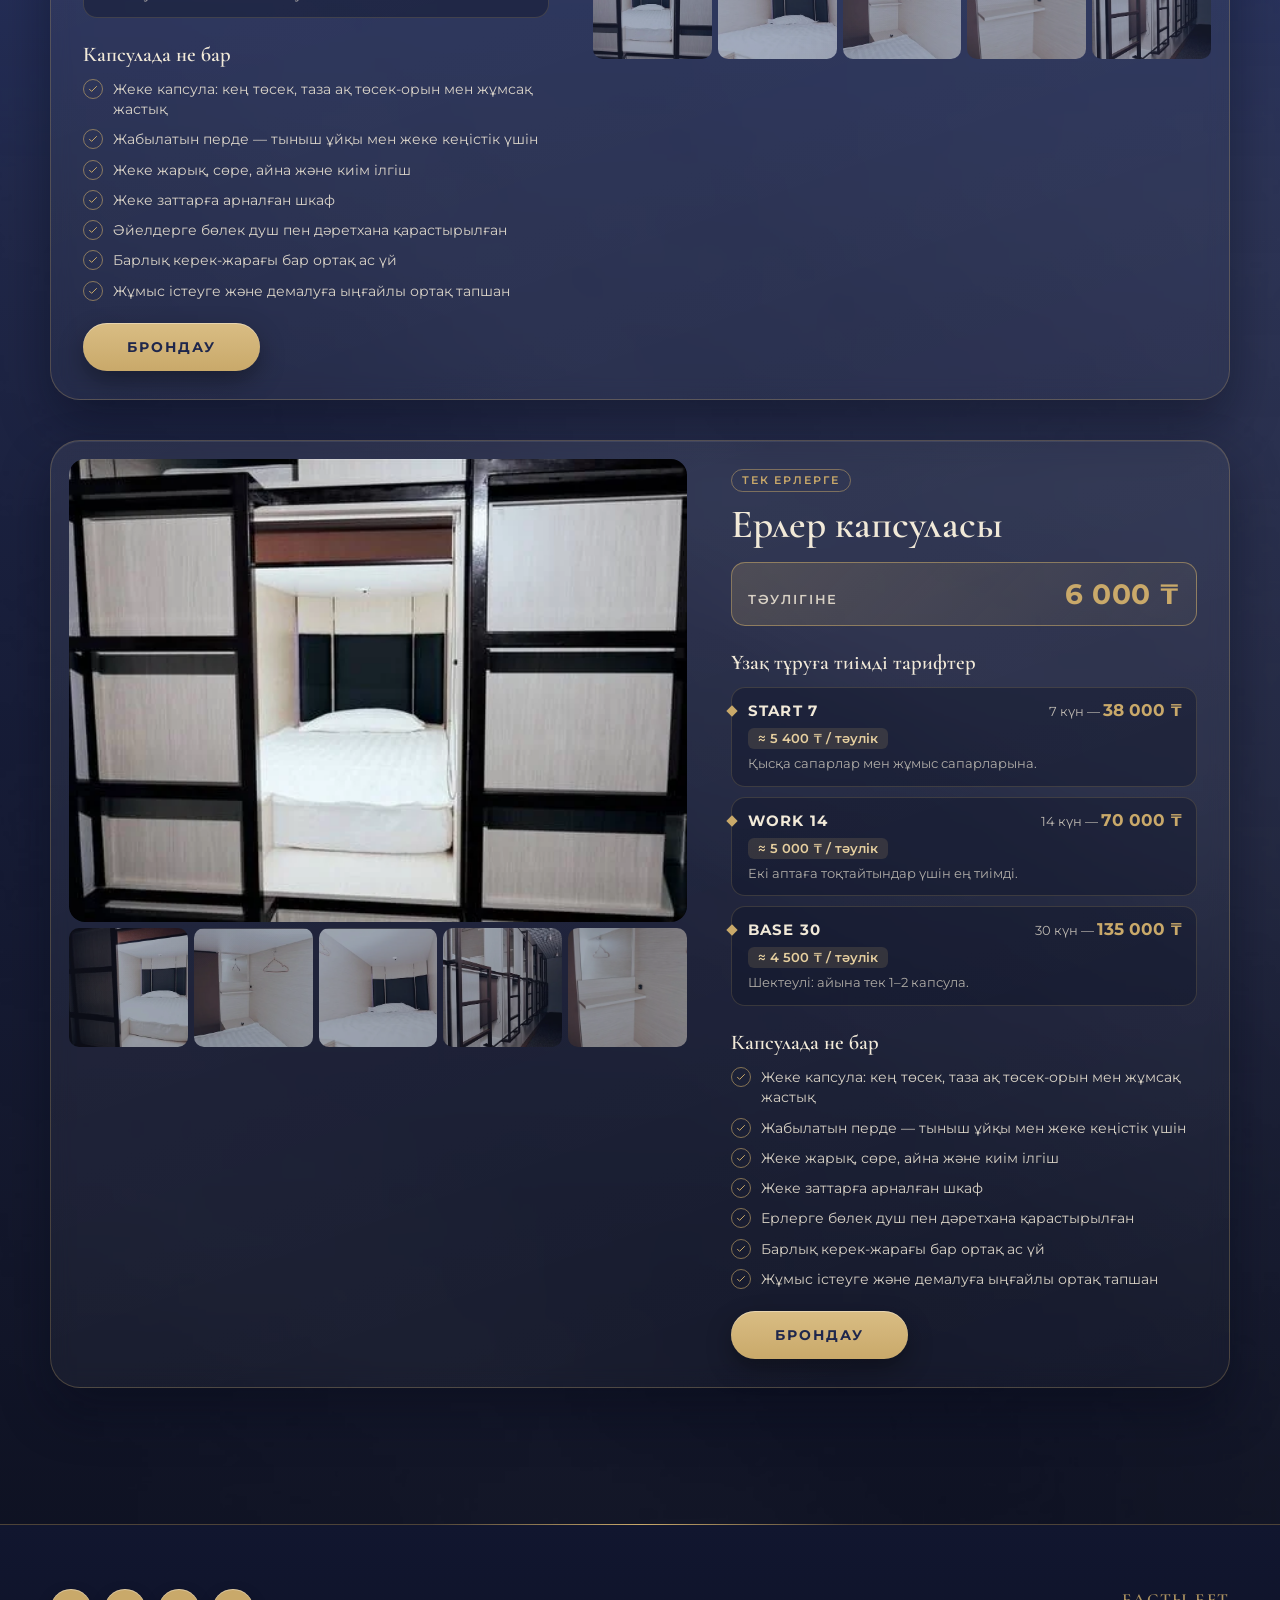
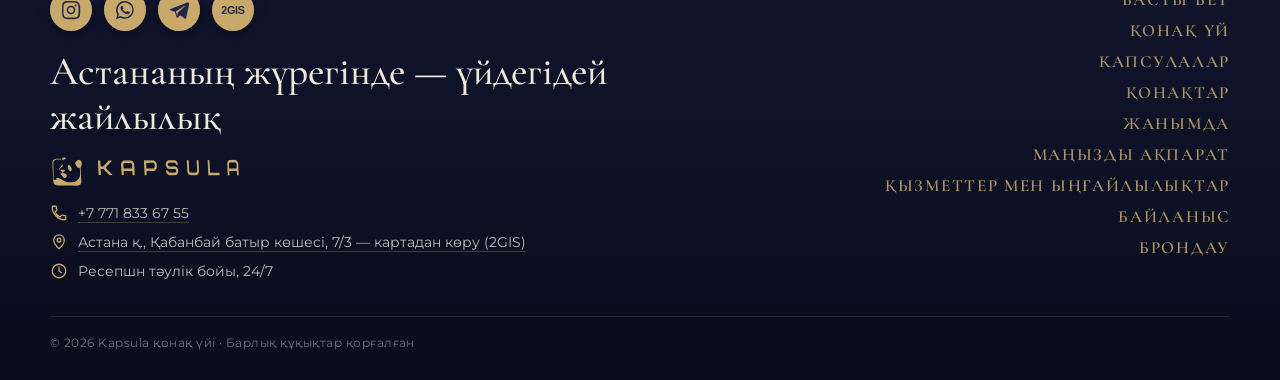
==== commit c5f73900: "Ережелер, әуежай жолы, қызметтер және VIP бөлме жаңартылды" ====
--- a/capsule.html
+++ b/capsule.html
@@ -5,7 +5,7 @@
   <meta name="viewport" content="width=device-width, initial-scale=1, viewport-fit=cover">
   <meta name="theme-color" content="#4a6aa0">
   <title>Капсулалар — Kapsula қонақ үйі</title>
-  <meta name="description" content="Астананың дәл ортасындағы жайлы капсулалық қонақ үй: әйелдер мен ерлер капсулалары, отбасылық бөлме, ортақ ас үй, тапшан. Тәулігіне 6 000 ₸-ден. Брондау — WhatsApp арқылы.">
+  <meta name="description" content="Астананың дәл ортасындағы жайлы капсулалық қонақ үй: әйелдер мен ерлер капсулалары, VIP бөлме, ортақ ас үй, тапшан. Тәулігіне 6 000 ₸-ден. Брондау — WhatsApp арқылы.">
   <!-- Сілтемені WhatsApp/Telegram-ға жібергенде көрінетін атау, сипаттама және сурет.
        сайт мекенжайы: https://023islammm-cmyk.github.io/kapsula-hotel/ -->
   <meta property="og:url" content="https://023islammm-cmyk.github.io/kapsula-hotel/capsule.html">
@@ -13,7 +13,7 @@
   <meta property="og:site_name" content="Kapsula қонақ үйі">
   <meta property="og:locale" content="kk_KZ">
   <meta property="og:title" content="Капсулалар — Kapsula қонақ үйі">
-  <meta property="og:description" content="Астананың дәл ортасындағы жайлы капсулалық қонақ үй: әйелдер мен ерлер капсулалары, отбасылық бөлме, ортақ ас үй, тапшан. Тәулігіне 6 000 ₸-ден. Брондау — WhatsApp арқылы.">
+  <meta property="og:description" content="Астананың дәл ортасындағы жайлы капсулалық қонақ үй: әйелдер мен ерлер капсулалары, VIP бөлме, ортақ ас үй, тапшан. Тәулігіне 6 000 ₸-ден. Брондау — WhatsApp арқылы.">
   <meta property="og:image" content="https://023islammm-cmyk.github.io/kapsula-hotel/images/og-cover.jpg">
   <meta property="og:image:width" content="1200">
   <meta property="og:image:height" content="630">
@@ -88,19 +88,19 @@
       <p class="cap__kicker" data-i18n="cap.kicker">Kapsula қонақ үйі</p>
       <h1 class="cap__title" data-i18n="cap.title">Капсулалар</h1>
       <span class="welcome__line" aria-hidden="true"></span>
-      <p class="cap__lead" data-i18n="cap.lead">Әйелдер мен ерлерге арналған жайлы капсулалар және отбасылық бөлме</p>
+      <p class="cap__lead" data-i18n="cap.lead">Әйелдер мен ерлерге арналған жайлы капсулалар және VIP бөлме</p>
     </header>
 
     <section class="room room--family reveal" id="family">
       <div class="gal" data-gal>
-        <img src="images/family-2.webp" alt="Отбасылық бөлме — төсек" loading="lazy" decoding="async">
-        <img src="images/family-1.webp" alt="Отбасылық бөлме" loading="lazy" decoding="async">
-        <img src="images/family-3.webp" alt="Отбасылық бөлме — сөрелер" loading="lazy" decoding="async">
-        <img src="images/family-4.webp" alt="Отбасылық бөлме — теледидар" loading="lazy" decoding="async">
+        <img src="images/family-2.webp" alt="VIP бөлме — төсек" loading="lazy" decoding="async">
+        <img src="images/family-1.webp" alt="VIP бөлме" loading="lazy" decoding="async">
+        <img src="images/family-3.webp" alt="VIP бөлме — сөрелер" loading="lazy" decoding="async">
+        <img src="images/family-4.webp" alt="VIP бөлме — теледидар" loading="lazy" decoding="async">
       </div>
       <div class="room__info">
         <span class="room__tag" data-i18n="cap.family.tag">2 адамға</span>
-        <h2 class="room__title" data-i18n="cap.family.title">Отбасылық бөлме</h2>
+        <h2 class="room__title" data-i18n="cap.family.title">VIP бөлме</h2>
         <p class="room__lead" data-i18n="cap.family.lead">Жұбайларға немесе екі адамға арналған жеке бөлме</p>
 
         <div class="room__rate">
@@ -240,7 +240,7 @@
         <a class="ft__logo" href="index.html" aria-label="Kapsula — басты бет" data-i18n-aria="back"></a>
         <ul class="ft__contacts">
           <li><svg viewBox="0 0 24 24" aria-hidden="true"><path d="M6.6 10.8a15.2 15.2 0 0 0 6.6 6.6l2.2-2.2a1 1 0 0 1 1-.25 11.4 11.4 0 0 0 3.6.57 1 1 0 0 1 1 1V20a1 1 0 0 1-1 1A17 17 0 0 1 3 4a1 1 0 0 1 1-1h3.5a1 1 0 0 1 1 1c0 1.25.2 2.45.57 3.57a1 1 0 0 1-.25 1z"/></svg><a href="tel:+77718336755">+7 771 833 67 55</a></li>
-          <li><svg viewBox="0 0 24 24" aria-hidden="true"><path d="M12 21s-7-6.2-7-11.5a7 7 0 0 1 14 0C19 14.8 12 21 12 21z"/><circle cx="12" cy="9.5" r="2.5"/></svg><a href="https://2gis.kz/astana/geo/70000001028295261" target="_blank" rel="noopener" data-i18n="ft.map">Астана қ. — картадан көру (2GIS)</a></li>
+          <li><svg viewBox="0 0 24 24" aria-hidden="true"><path d="M12 21s-7-6.2-7-11.5a7 7 0 0 1 14 0C19 14.8 12 21 12 21z"/><circle cx="12" cy="9.5" r="2.5"/></svg><a href="https://2gis.kz/astana/geo/70000001028295261" target="_blank" rel="noopener" data-i18n="ft.map">Астана қ., Қабанбай батыр көшесі, 7/3 — картадан көру (2GIS)</a></li>
           <li><svg viewBox="0 0 24 24" aria-hidden="true"><circle cx="12" cy="12" r="9"/><path d="M12 7v5l3 2"/></svg><span data-i18n="ft.hours">Ресепшн тәулік бойы, 24/7</span></li>
         </ul>
       </div>
--- a/css/page.css
+++ b/css/page.css
@@ -108,6 +108,7 @@
 .svc__title { margin: 0 0 12px; font-family: var(--font-serif); font-weight: 500; font-size: clamp(30px, 8.4vw, 38px); line-height: 1.08; color: var(--ivory); }
 .svc__title strong { display: block; font-family: var(--font-sans); font-weight: 700; letter-spacing: .03em; color: var(--gold); }
 .svc__text p { margin: 0; font-size: 14px; line-height: 1.75; color: rgba(241, 233, 216, .82); }
+.svc__text .facts { margin-top: 14px; }
 .svc__gal { display: grid; gap: 8px; grid-template-columns: repeat(var(--n, 3), 1fr); }
 .svc__gal--1 { --n: 1; } .svc__gal--2 { --n: 2; } .svc__gal--3 { --n: 3; }
 .svc__gal img { display: block; width: 100%; aspect-ratio: 1; object-fit: cover; border-radius: 14px; box-shadow: 0 12px 26px rgba(5, 8, 22, .4); }
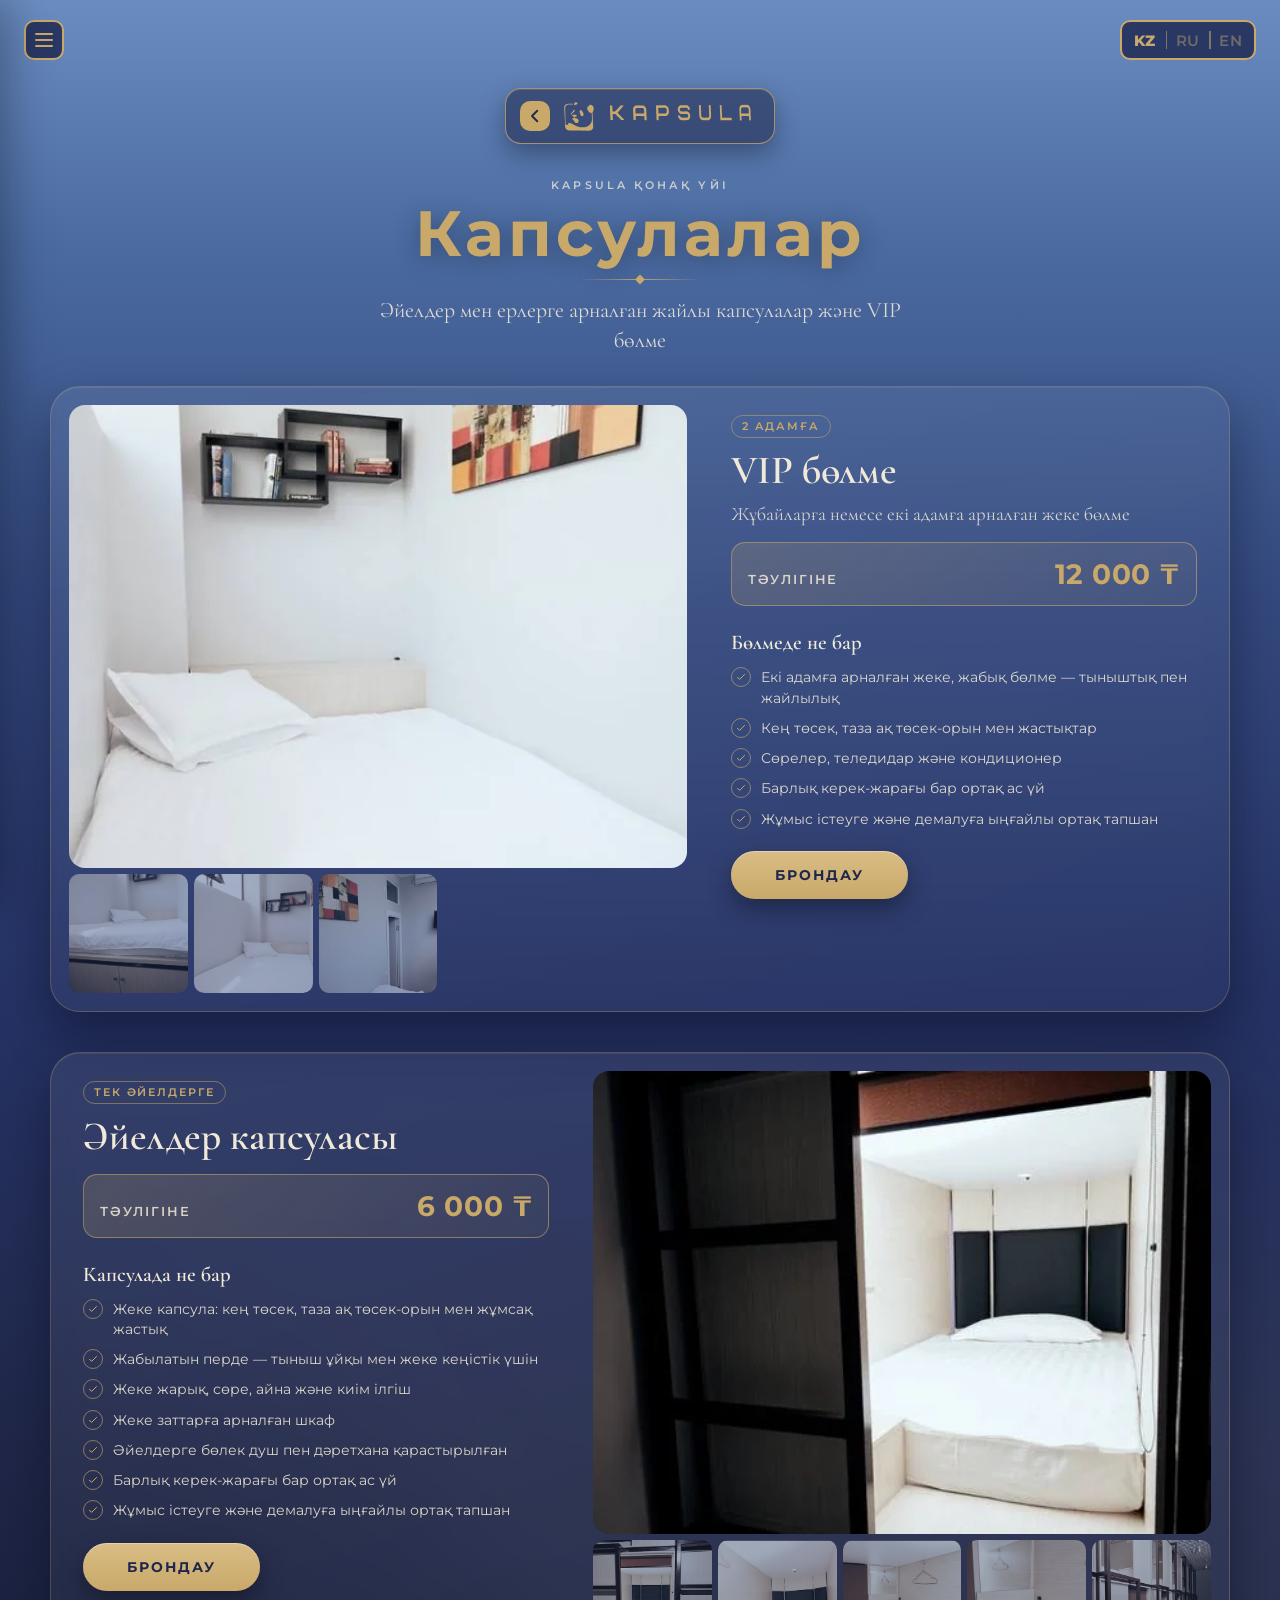
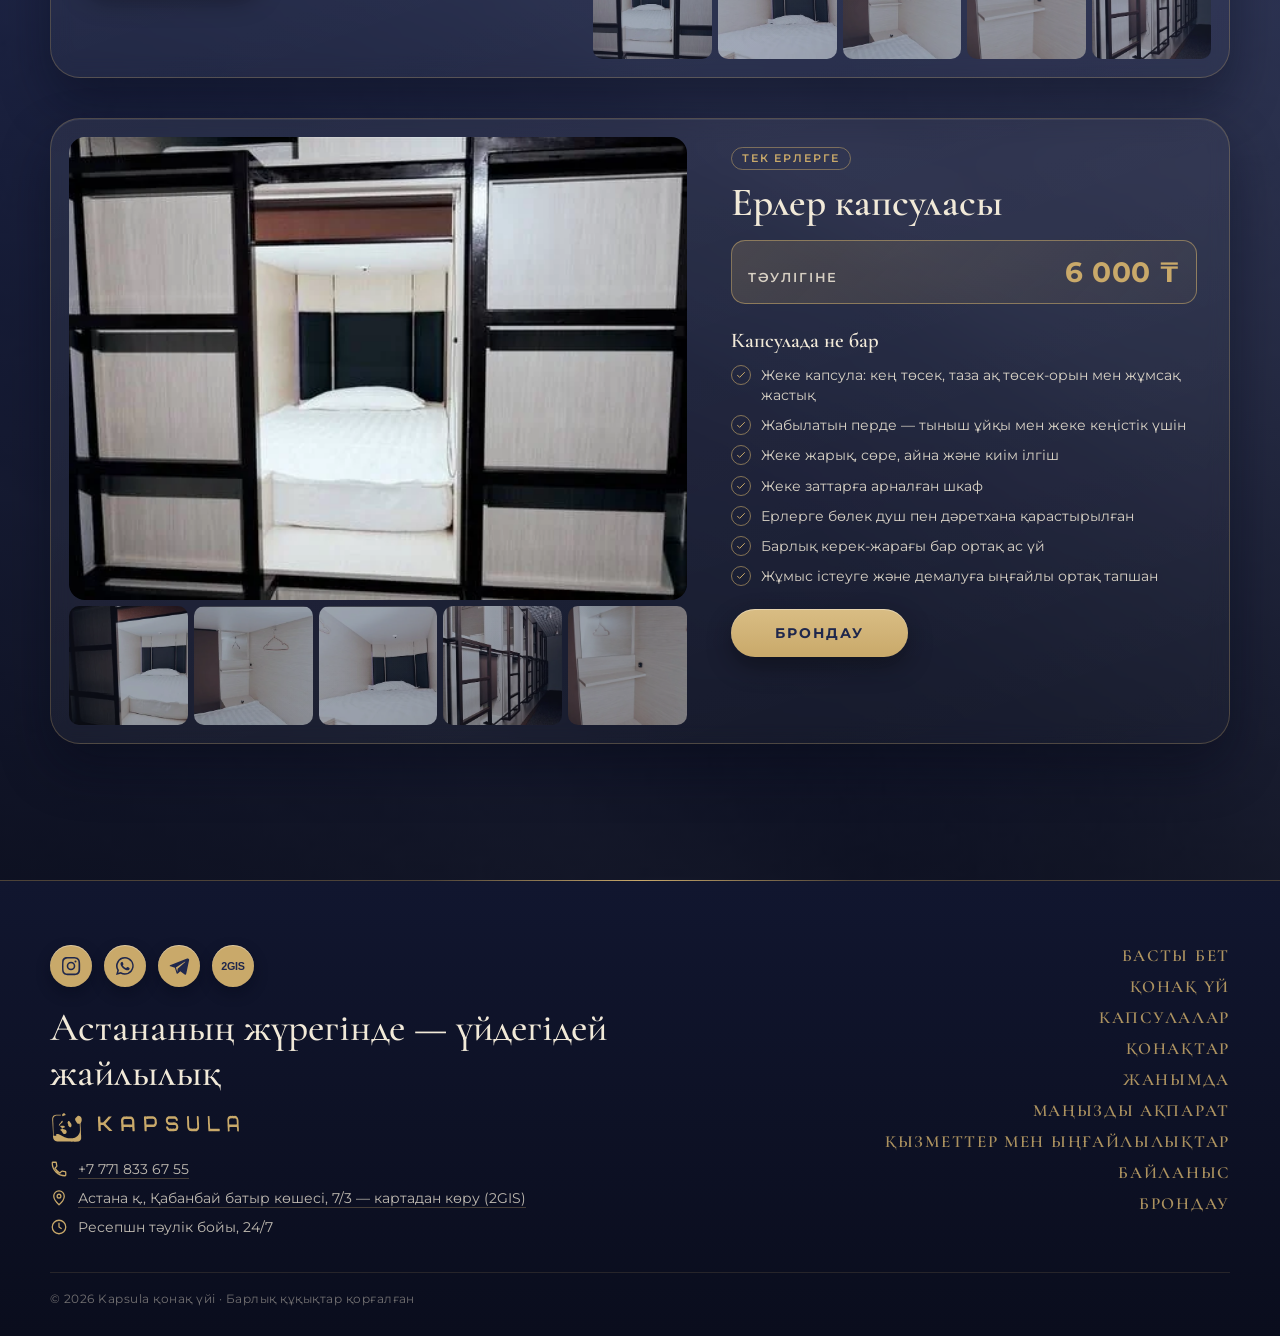
==== commit 3993211a: "Тарифтер алынды: капсула 6 000 ₸, VIP бөлме 12 000 ₸" ====
--- a/capsule.html
+++ b/capsule.html
@@ -139,25 +139,6 @@
           <b>6 000 ₸</b>
         </div>
 
-        <h3 class="room__sub" data-i18n="cap.plans">Ұзақ тұруға тиімді тарифтер</h3>
-        <ul class="plans">
-          <li class="plan">
-            <div class="plan__top"><span class="plan__name">START 7</span><span class="plan__price"><span data-i18n="cap.days7">7 күн</span> — <b>38 000 ₸</b></span></div>
-            <div class="plan__day">≈ 5 400 ₸ / <span data-i18n="cap.perday">тәулік</span></div>
-            <p class="plan__note" data-i18n="cap.plan.start">Қысқа сапарлар мен жұмыс сапарларына.</p>
-          </li>
-          <li class="plan">
-            <div class="plan__top"><span class="plan__name">WORK 14</span><span class="plan__price"><span data-i18n="cap.days14">14 күн</span> — <b>70 000 ₸</b></span></div>
-            <div class="plan__day">≈ 5 000 ₸ / <span data-i18n="cap.perday">тәулік</span></div>
-            <p class="plan__note" data-i18n="cap.plan.work">Екі аптаға тоқтайтындар үшін ең тиімді.</p>
-          </li>
-          <li class="plan">
-            <div class="plan__top"><span class="plan__name">BASE 30</span><span class="plan__price"><span data-i18n="cap.days30">30 күн</span> — <b>135 000 ₸</b></span></div>
-            <div class="plan__day">≈ 4 500 ₸ / <span data-i18n="cap.perday">тәулік</span></div>
-            <p class="plan__note" data-i18n="cap.plan.base">Шектеулі: айына тек 1–2 капсула.</p>
-          </li>
-        </ul>
-
         <h3 class="room__sub" data-i18n="cap.inside">Капсулада не бар</h3>
         <ul class="feats">
           <li><svg viewBox="0 0 24 24" aria-hidden="true"><path d="m5 12.5 4.2 4.2L19 7"/></svg><span data-i18n="cap.f.bed">Жеке капсула: кең төсек, таза ақ төсек-орын мен жұмсақ жастық</span></li>
@@ -190,25 +171,6 @@
           <span data-i18n="cap.day">Тәулігіне</span>
           <b>6 000 ₸</b>
         </div>
-
-        <h3 class="room__sub" data-i18n="cap.plans">Ұзақ тұруға тиімді тарифтер</h3>
-        <ul class="plans">
-          <li class="plan">
-            <div class="plan__top"><span class="plan__name">START 7</span><span class="plan__price"><span data-i18n="cap.days7">7 күн</span> — <b>38 000 ₸</b></span></div>
-            <div class="plan__day">≈ 5 400 ₸ / <span data-i18n="cap.perday">тәулік</span></div>
-            <p class="plan__note" data-i18n="cap.plan.start">Қысқа сапарлар мен жұмыс сапарларына.</p>
-          </li>
-          <li class="plan">
-            <div class="plan__top"><span class="plan__name">WORK 14</span><span class="plan__price"><span data-i18n="cap.days14">14 күн</span> — <b>70 000 ₸</b></span></div>
-            <div class="plan__day">≈ 5 000 ₸ / <span data-i18n="cap.perday">тәулік</span></div>
-            <p class="plan__note" data-i18n="cap.plan.work">Екі аптаға тоқтайтындар үшін ең тиімді.</p>
-          </li>
-          <li class="plan">
-            <div class="plan__top"><span class="plan__name">BASE 30</span><span class="plan__price"><span data-i18n="cap.days30">30 күн</span> — <b>135 000 ₸</b></span></div>
-            <div class="plan__day">≈ 4 500 ₸ / <span data-i18n="cap.perday">тәулік</span></div>
-            <p class="plan__note" data-i18n="cap.plan.base">Шектеулі: айына тек 1–2 капсула.</p>
-          </li>
-        </ul>
 
         <h3 class="room__sub" data-i18n="cap.inside">Капсулада не бар</h3>
         <ul class="feats">
--- a/css/capsule.css
+++ b/css/capsule.css
@@ -53,37 +53,6 @@
   color: var(--ivory);
 }
 
-/* Тарифтер: START 7 / WORK 14 / BASE 30 */
-.plans { list-style: none; margin: 0; padding: 0; display: grid; gap: 10px; }
-.plan {
-  position: relative;
-  padding: 12px 14px 12px 16px;
-  border-radius: 14px;
-  background: rgba(14, 18, 38, .4);
-  border: 1px solid rgba(201, 169, 106, .2);
-}
-.plan::before {                 /* сол жақтағы алтын ромбы */
-  content: "";
-  position: absolute; left: -4px; top: 19px;
-  width: 8px; height: 8px;
-  background: var(--gold);
-  transform: rotate(45deg);
-}
-.plan__top { display: flex; flex-wrap: wrap; align-items: baseline; justify-content: space-between; gap: 2px 10px; }
-.plan__name { font-weight: 700; font-size: 15px; letter-spacing: .08em; color: var(--ivory); }
-.plan__price { font-size: 13px; color: rgba(241, 233, 216, .75); }
-.plan__price b { font-size: 17px; color: var(--gold); }
-.plan__day {
-  display: inline-block;
-  margin: 8px 0 6px;
-  padding: 3px 10px;
-  border-radius: 6px;
-  background: rgba(201, 169, 106, .16);
-  font-size: 12.5px; font-weight: 600;
-  color: #e6cf9f;
-}
-.plan__note { margin: 0; font-size: 12.5px; line-height: 1.5; color: rgba(241, 233, 216, .7); }
-
 /* Капсулада не бар — белгілі тізім */
 .feats { list-style: none; margin: 0 0 22px; padding: 0; display: grid; gap: 10px; }
 .feats li { display: flex; align-items: flex-start; gap: 10px; font-size: 13.5px; line-height: 1.5; color: rgba(241, 233, 216, .88); }
